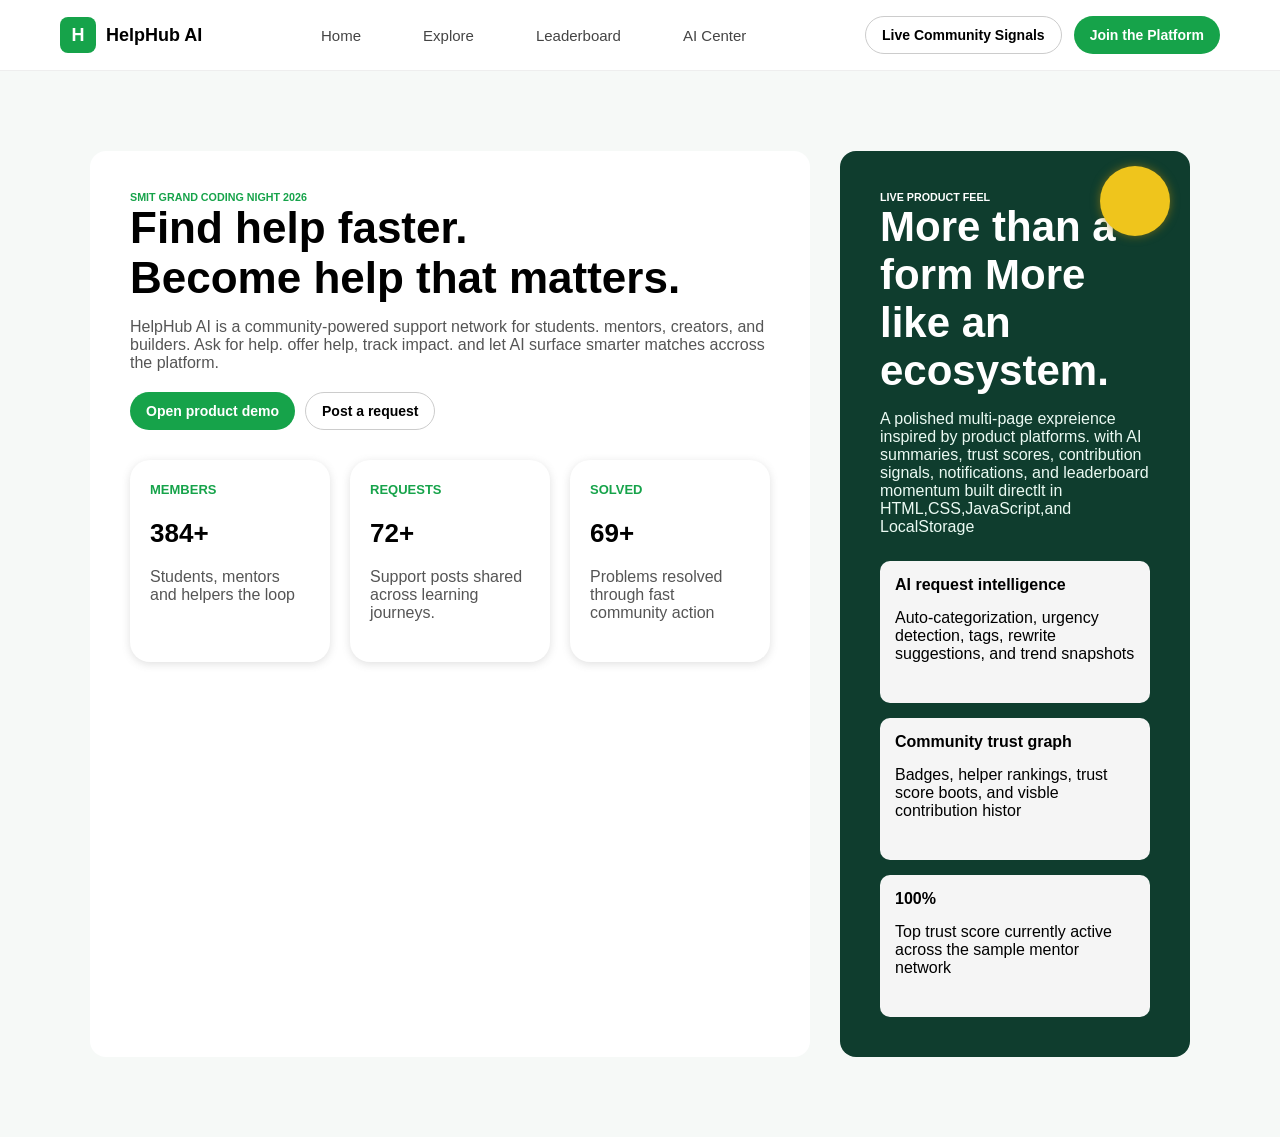
==== index.html @ bcff4576 "Add navbar and hero section" ====
<!doctype html>
<html lang="en">
  <head>
    <meta charset="UTF-8" />
    <meta name="viewport" content="width=device-width, initial-scale=1.0" />
    <title>HelpHub AI</title>
    <link rel="stylesheet" href="style.css" />
  </head>

  <body>
    <header class="navbar">
      <!-- Left Section -->
      <div class="logo">
        <div class="logo-icon">H</div>
        <span>HelpHub AI</span>
      </div>

      <!-- Center Section -->
      <nav class="nav-links">
        <a href="#">Home</a>
        <a href="#">Explore</a>
        <a href="#">Leaderboard</a>
        <a href="#">AI Center</a>
      </nav>

      <!-- Right Section -->
      <div class="nav-buttons">
        <button class="btn-outline">Live Community Signals</button>
        <button class="btn-primary">Join the Platform</button>
      </div>
    </header>

    <section class="hero">
      <div class="hero-container">
        <!-- LEFT BOX -->
        <div class="hero-left">
            <h6 >SMIT GRAND CODING NIGHT 2026</h6>
          <h1>
            Find help faster. <br />
            Become help that matters.
          </h1>
          <p>
            HelpHub AI is a community-powered support network for students.
            mentors, creators, and builders. Ask for help. offer help, track
            impact. and let AI surface smarter matches accross the platform.
          </p>

          <div class="hero-buttons">
            <button class="btn-primary">Open product demo</button>
            <button class=" btn-outline">Post a request</button>
          </div>

          <!-- Stats -->
          <div class="stats">
            <div class="stat-box">
              <span class="stat-label">MEMBERS</span>
              <h2>384+</h2>
              <p>Students, mentors and helpers the loop</p>
            </div>

            <div class="stat-box">
              <span class="stat-label">REQUESTS</span>
              <h2>72+</h2>
              <p>Support posts shared across learning journeys.</p>
            </div>

            <div class="stat-box">
              <span class="stat-label">SOLVED</span>
              <h2>69+</h2>
              <p>Problems resolved through fast community action</p>
            </div>
          </div>
        </div>

        <!-- RIGHT BOX -->
        <div class="hero-right">
            <div class="yellow-bubble"></div>
            <h6>LIVE PRODUCT FEEL</h6>

    
          <h2>
            More than a form 
            More like an 
            ecosystem.
          </h2>

          <p>
            A polished multi-page expreience inspired by product platforms. with
            AI summaries, trust scores, contribution signals, notifications, and
            leaderboard momentum built directlt in HTML,CSS,JavaScript,and
            LocalStorage
          </p>

          <div class="insights">
            <div class="insight-box">
              <h4>AI request intelligence</h4>
              <p>
                Auto-categorization, urgency detection, tags, rewrite
                suggestions, and trend snapshots
              </p>
            </div>

            <div class="insight-box">
              <h4>Community trust graph</h4>
              <p>
                Badges, helper rankings, trust score boots, and visble
                contribution histor
              </p>
            </div>

            <div class="insight-box">
              <h4>100%</h4>
              <p>
                Top trust score currently active across the sample mentor
                network
              </p>
            </div>
          </div>
        </div>
      </div>
    </section>
  </body>
</html>
---- style.css ----
*{
margin:0;
padding:0;
box-sizing:border-box;
font-family:Arial, Helvetica, sans-serif;
}

body{
background:#f5f7f9;
}

/* NAVBAR */

.navbar{
display:flex;
align-items:center;
justify-content:space-between;
padding:16px 60px;
background:white;
border-bottom:1px solid #eee;
}

/* LEFT SECTION */

.logo{
display:flex;
align-items:center;
gap:10px;
font-weight:600;
font-size:18px;
}

/* H Icon */

.logo-icon{
width:36px;
height:36px;
background:#16a34a;
border-radius:8px;

display:flex;
align-items:center;
justify-content:center;

color:white;
font-weight:bold;
font-size:18px;
}

/* CENTER NAV */

.nav-links{
display:flex;
gap:32px;
}

.nav-links a{
text-decoration:none;
color:#444;
font-size:15px;
font-weight:500;

padding:8px 14px;
border-radius:20px;
border:1px solid transparent;

transition:all 0.3s ease;
}

.nav-links a:hover{
color:#174a2a;
border:1px solid #98eeb8;
background:#98eeb8;
}



/* RIGHT BUTTONS */

.nav-buttons{
display:flex;
gap:12px;
}

.btn-outline{
padding:10px 16px;
border:1px solid #ddd;
background:white;
border-radius:20px;
cursor:pointer;
font-size:14px;
}

.btn-primary{
padding:10px 16px;
border:none;

background:#16a34a;
color:white;
border-radius: 20px;
cursor:pointer;
font-size:14px;
}


/* HERO SEction */

.hero{
display:flex;
justify-content:center;
padding:80px 20px;
background:#f6f9f7;
}

.hero-container{
display:flex;
gap:30px;
max-width:1100px;
width:100%;
}

/* LEFT BOX */

.hero-left{
background:white;
padding:40px;
border-radius:16px;
flex:1;
}

.hero-left h1{
font-size:44px;
margin-bottom:15px;
}
.hero-left h6{
color: #16a34a;
}

.hero-left p{
color:#555;
margin-bottom:20px;
}

.hero-buttons{
display:flex;
gap:10px;
margin-bottom:30px;
}

.btn-outline{
padding:10px 16px;
border:1px solid #ccc;
background:white;
border-radius:20px;
font-weight: bold;
cursor:pointer;
}

.btn-primary{
padding:10px 16px;
border:none;
background:#16a34a;
font-weight: bold;

color:white;
border-radius:20px;
cursor:pointer;
}

/* STATS */

.stats{
display:flex;
gap:20px;
}

.stat-box{
flex:1;
/* border-left:3px solid #16a34a; */
padding:20px;
border-radius: 20px;
width: 200px;
box-shadow: rgba(99, 99, 99, 0.2) 0px 2px 8px 0px;

}

.stat-label{
color:#16a34a;
font-weight: bold;
font-size:13px;
}

.stat-box h2{
font-size:26px;
margin:5px 0;
line-height: 60px;
}

/* RIGHT BOX */

.hero-right{
background:#0f3d2e;
color:white;
padding:40px;
border-radius:16px;
flex:1;
position:relative;
}


/* Yellow Bubble */

.yellow-bubble{
position:absolute;
top:15px;
right:20px;

width:70px;
height:70px;

background:#efc51c;
border-radius:50%;

box-shadow:0 0 10px rgba(150, 123, 15, 0.7);
}
.hero-right h2{
    font-size: 42px;
}
.hero-right p{
margin:15px 0 25px;
color:#ebfaf3;

}

.insights{
display:flex;
flex-direction:column;
gap:15px;

}

.insight-box{
background:whitesmoke;
color:black;
padding:15px;
border-radius:10px;
}

.insight-box h4{
margin-bottom:6px;
}
.insight-box p{
    color: black;
}

/* RESPONSIVE */

/* NAVBAR RESPONSIVE */

@media (max-width:900px){

.navbar{
flex-direction:column;
align-items:flex-start;
gap:15px;
padding:16px 20px;
}

/* Hide center nav */

.nav-links{
display:none;
}

/* Buttons take full width */

.nav-buttons{
width:100%;
display:flex;
flex-direction:column;
gap:10px;
}

.nav-buttons button{
width:100%;
}

}


/* ===== TABLET RESPONSIVE ===== */

@media (max-width:1024px){

.hero-container{
flex-direction:column;
}

.hero-left,
.hero-right{
width:100%;
}

.stats{
flex-wrap:wrap;
}

.stat-box{
flex:1 1 30%;
}

}


/* ===== MOBILE RESPONSIVE ===== */

@media (max-width:768px){

.hero{
padding:40px 15px;
}

.hero-left,
.hero-right{
padding:25px;
}

.hero-left h1{
font-size:24px;
}

.hero-right h2{
font-size:22px;
}

.hero-buttons{
flex-direction:column;
}

.hero-buttons button{
width:100%;
}

.stats{
flex-direction:column;
gap:15px;
}

.stat-box{
border-left:3px solid #16a34a;
}

.insights{
gap:12px;
}

}
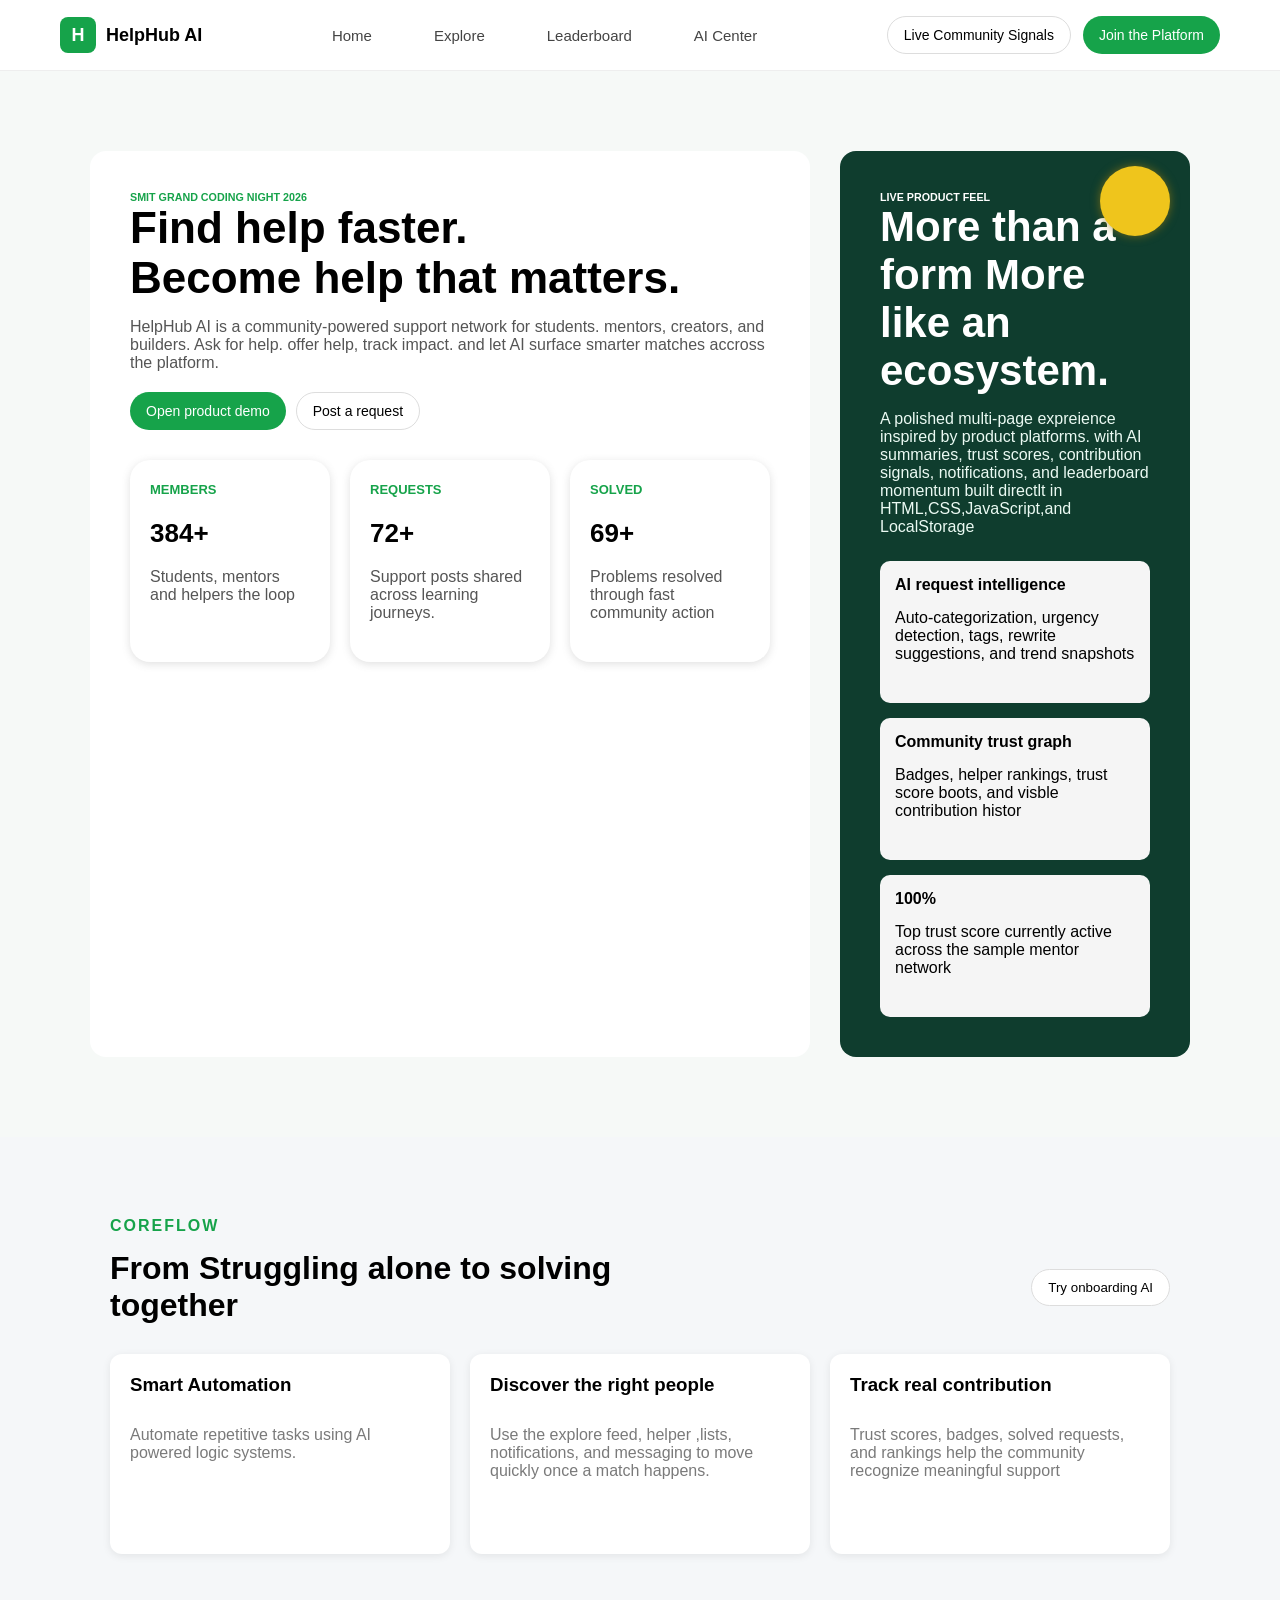
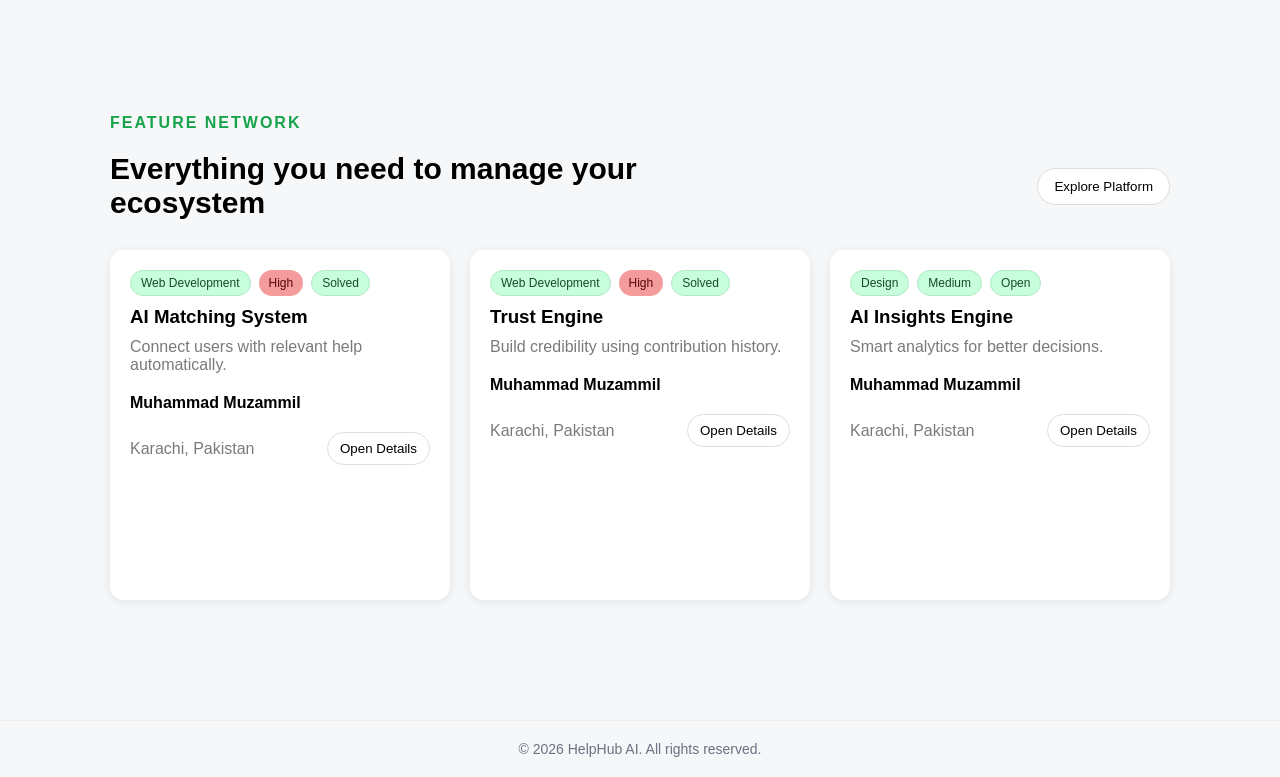
==== commit fb22a62e: "Landing page complete" ====
--- a/index.html
+++ b/index.html
@@ -34,7 +34,7 @@
       <div class="hero-container">
         <!-- LEFT BOX -->
         <div class="hero-left">
-            <h6 >SMIT GRAND CODING NIGHT 2026</h6>
+          <h6>SMIT GRAND CODING NIGHT 2026</h6>
           <h1>
             Find help faster. <br />
             Become help that matters.
@@ -47,7 +47,7 @@
 
           <div class="hero-buttons">
             <button class="btn-primary">Open product demo</button>
-            <button class=" btn-outline">Post a request</button>
+            <button class="btn-outline">Post a request</button>
           </div>
 
           <!-- Stats -->
@@ -74,15 +74,10 @@
 
         <!-- RIGHT BOX -->
         <div class="hero-right">
-            <div class="yellow-bubble"></div>
-            <h6>LIVE PRODUCT FEEL</h6>
-
-    
-          <h2>
-            More than a form 
-            More like an 
-            ecosystem.
-          </h2>
+          <div class="yellow-bubble"></div>
+          <h6>LIVE PRODUCT FEEL</h6>
+
+          <h2>More than a form More like an ecosystem.</h2>
 
           <p>
             A polished multi-page expreience inspired by product platforms. with
@@ -119,5 +114,108 @@
         </div>
       </div>
     </section>
+
+    <section class="coreflow">
+      <!-- Top Heading -->
+      <span class="small-heading">COREFLOW</span>
+
+      <!-- Title Row -->
+      <div class="coreflow-header">
+        <h1>From Struggling alone to solving together</h1>
+
+        <button class="coreflow-btn">Try onboarding AI</button>
+      </div>
+
+      <!-- Cards -->
+      <div class="coreflow-cards">
+        <div class="core-card">
+          <h3>Smart Automation</h3>
+          <p>Automate repetitive tasks using AI powered logic systems.</p>
+        </div>
+
+        <div class="core-card">
+          <h3>Discover the right people</h3>
+          <p>
+            Use the explore feed, helper ,lists, notifications, and messaging to
+            move quickly once a match happens.
+          </p>
+        </div>
+
+        <div class="core-card">
+          <h3>Track real contribution</h3>
+          <p>
+            Trust scores, badges, solved requests, and rankings help the
+            community recognize meaningful support
+          </p>
+        </div>
+      </div>
+    </section>
+    <section class="feature-section">
+      <span class="small-heading">FEATURE NETWORK</span>
+
+      <div class="feature-top">
+        <h1>Everything you need to manage your ecosystem</h1>
+        <button class="coreflow-btn">Explore Platform</button>
+      </div>
+
+      <div class="feature-cards">
+        <div class="feature-card">
+          <div class="btn-row">
+            <button class="green-btn">Web Development</button>
+            <button class="red-btn">High</button>
+            <button class="green-btn">Solved</button>
+          </div>
+
+          <h3>AI Matching System</h3>
+          <p >Connect users with relevant help automatically.</p>
+
+          <h4 class="name">Muhammad Muzammil</h4>
+
+          <div class="bottom-row">
+            <span class="address">Karachi, Pakistan</span>
+            <button class="detail-btn">Open Details</button>
+          </div>
+        </div>
+
+        <div class="feature-card">
+          <div class="btn-row">
+            <button class="green-btn">Web Development</button>
+            <button class="red-btn">High</button>
+            <button class="green-btn">Solved</button>
+          </div>
+
+          <h3>Trust Engine</h3>
+          <p>Build credibility using contribution history.</p>
+
+          <h4 class="name">Muhammad Muzammil</h4>
+
+          <div class="bottom-row">
+            <span class="address">Karachi, Pakistan</span>
+            <button class="detail-btn">Open Details</button>
+          </div>
+        </div>
+
+        <div class="feature-card">
+          <div class="btn-row">
+            <button class="green-btn">Design</button>
+            <button class="green-btn">Medium</button>
+            <button class="green-btn">Open</button>
+          </div>
+
+          <h3>AI Insights Engine</h3>
+          <p>Smart analytics for better decisions.</p>
+
+          <h4 class="name">Muhammad Muzammil</h4>
+
+          <div class="bottom-row">
+            <span class="address">Karachi, Pakistan</span>
+            <button class="detail-btn">Open Details</button>
+          </div>
+        </div>
+      </div>
+    </section>
+    <footer class="footer">
+  <p>© 2026 HelpHub AI. All rights reserved.</p>
+</footer>
   </body>
 </html>
--- a/style.css
+++ b/style.css
@@ -1,357 +1,654 @@
-*{
-margin:0;
-padding:0;
-box-sizing:border-box;
-font-family:Arial, Helvetica, sans-serif;
-}
-
-body{
-background:#f5f7f9;
+/* ----- EXACT ORIGINAL STYLES (unchanged) ----- */
+* {
+  margin: 0;
+  padding: 0;
+  box-sizing: border-box;
+  font-family: Arial, Helvetica, sans-serif;
+}
+
+body {
+  background: #f5f7f9;
 }
 
 /* NAVBAR */
-
-.navbar{
+.navbar {
+  display: flex;
+  align-items: center;
+  justify-content: space-between;
+  padding: 16px 60px;
+  background: white;
+  border-bottom: 1px solid #eee;
+}
+
+/* LEFT SECTION */
+.logo {
+  display: flex;
+  align-items: center;
+  gap: 10px;
+  font-weight: 600;
+  font-size: 18px;
+}
+
+/* H Icon */
+.logo-icon {
+  width: 36px;
+  height: 36px;
+  background: #16a34a;
+  border-radius: 8px;
+  display: flex;
+  align-items: center;
+  justify-content: center;
+  color: white;
+  font-weight: bold;
+  font-size: 18px;
+}
+
+/* CENTER NAV */
+.nav-links {
+  display: flex;
+  gap: 32px;
+}
+
+.nav-links a {
+  text-decoration: none;
+  color: #444;
+  font-size: 15px;
+  font-weight: 500;
+  padding: 8px 14px;
+  border-radius: 20px;
+  border: 1px solid transparent;
+  transition: all 0.3s ease;
+}
+
+.nav-links a:hover {
+  color: #174a2a;
+  border: 1px solid #98eeb8;
+  background: #98eeb8;
+}
+
+/* RIGHT BUTTONS */
+.nav-buttons {
+  display: flex;
+  gap: 12px;
+}
+
+.btn-outline {
+  padding: 10px 16px;
+  border: 1px solid #ddd;
+  background: white;
+  border-radius: 20px;
+  cursor: pointer;
+  font-size: 14px;
+}
+
+.btn-primary {
+  padding: 10px 16px;
+  border: none;
+  background: #16a34a;
+  color: white;
+  border-radius: 20px;
+  cursor: pointer;
+  font-size: 14px;
+}
+
+/* HERO Section */
+.hero {
+  display: flex;
+  justify-content: center;
+  padding: 80px 20px;
+  background: #f6f9f7;
+}
+
+.hero-container {
+  display: flex;
+  gap: 30px;
+  max-width: 1100px;
+  width: 100%;
+}
+
+/* LEFT BOX */
+.hero-left {
+  background: white;
+  padding: 40px;
+  border-radius: 16px;
+  flex: 1;
+}
+
+.hero-left h1 {
+  font-size: 44px;
+  margin-bottom: 15px;
+}
+
+.hero-left h6 {
+  color: #16a34a;
+}
+
+.hero-left p {
+  color: #555;
+  margin-bottom: 20px;
+}
+
+.hero-buttons {
+  display: flex;
+  gap: 10px;
+  margin-bottom: 30px;
+}
+
+/* STATS */
+.stats {
+  display: flex;
+  gap: 20px;
+}
+
+.stat-box {
+  flex: 1;
+  padding: 20px;
+  border-radius: 20px;
+  width: 200px;
+  box-shadow: rgba(99, 99, 99, 0.2) 0px 2px 8px 0px;
+}
+
+.stat-label {
+  color: #16a34a;
+  font-weight: bold;
+  font-size: 13px;
+}
+
+.stat-box h2 {
+  font-size: 26px;
+  margin: 5px 0;
+  line-height: 60px;
+}
+
+/* RIGHT BOX */
+.hero-right {
+  background: #0f3d2e;
+  color: white;
+  padding: 40px;
+  border-radius: 16px;
+  flex: 1;
+  position: relative;
+}
+
+/* Yellow Bubble */
+.yellow-bubble {
+  position: absolute;
+  top: 15px;
+  right: 20px;
+  width: 70px;
+  height: 70px;
+  background: #efc51c;
+  border-radius: 50%;
+  box-shadow: 0 0 10px rgba(150, 123, 15, 0.7);
+}
+
+.hero-right h2 {
+  font-size: 42px;
+}
+
+.hero-right p {
+  margin: 15px 0 25px;
+  color: #ebfaf3;
+}
+
+.insights {
+  display: flex;
+  flex-direction: column;
+  gap: 15px;
+}
+
+.insight-box {
+  background: whitesmoke;
+  color: black;
+  padding: 15px;
+  border-radius: 10px;
+}
+
+.insight-box h4 {
+  margin-bottom: 6px;
+}
+
+.insight-box p {
+  color: black;
+}
+
+/* ----- FULLY RESPONSIVE STYLES (100% responsive across all devices) ----- */
+
+/* LARGE TABLET AND DESKTOP (already fine, but ensure smooth) */
+@media (max-width: 1100px) {
+  .hero-container {
+    max-width: 95%;
+    margin: 0 auto;
+  }
+}
+
+/* TABLET LANDSCAPE & SMALL DESKTOP */
+@media (max-width: 1024px) {
+  .hero-container {
+    flex-direction: column;
+  }
+
+  .hero-left,
+  .hero-right {
+    width: 100%;
+  }
+
+  .stats {
+    flex-wrap: wrap;
+  }
+
+  .stat-box {
+    flex: 1 1 30%;
+  }
+}
+
+/* NAVBAR RESPONSIVE - TABLET & MOBILE */
+@media (max-width: 900px) {
+  .navbar {
+    flex-direction: column;
+    align-items: flex-start;
+    gap: 15px;
+    padding: 16px 20px;
+  }
+
+  .nav-links {
+    display: none;
+  }
+
+  .nav-buttons {
+    width: 100%;
+    display: flex;
+    flex-direction: column;
+    gap: 10px;
+  }
+
+  .nav-buttons button {
+    width: 100%;
+  }
+}
+
+/* MOBILE LANDSCAPE & TABLET PORTRAIT */
+@media (max-width: 850px) {
+  .hero {
+    padding: 50px 16px;
+  }
+  
+  .hero-left,
+  .hero-right {
+    padding: 30px;
+  }
+  
+  .hero-left h1 {
+    font-size: 36px;
+  }
+  
+  .hero-right h2 {
+    font-size: 32px;
+  }
+  
+  .stats {
+    gap: 15px;
+  }
+  
+  .stat-box {
+    padding: 15px;
+  }
+  
+  .stat-box h2 {
+    font-size: 22px;
+    line-height: 40px;
+  }
+}
+
+/* STANDARD MOBILE (max-width: 768px) - comprehensive responsive */
+@media (max-width: 768px) {
+  .hero {
+    padding: 40px 15px;
+  }
+
+  .hero-left,
+  .hero-right {
+    padding: 25px;
+  }
+
+  .hero-left h1 {
+    font-size: 28px;
+  }
+
+  .hero-right h2 {
+    font-size: 24px;
+  }
+
+  .hero-buttons {
+    flex-direction: column;
+  }
+
+  .hero-buttons button {
+    width: 100%;
+  }
+
+  .stats {
+    flex-direction: column;
+    gap: 15px;
+  }
+  
+  .stat-box {
+    width: 100%;
+    border-left: 3px solid #16a34a;
+  }
+
+  .insights {
+    gap: 12px;
+  }
+  
+  .insight-box {
+    padding: 12px;
+  }
+  
+  .yellow-bubble {
+    width: 50px;
+    height: 50px;
+    top: 10px;
+    right: 15px;
+  }
+}
+
+/* SMALL MOBILE (max-width: 480px) - extra fine tuning */
+@media (max-width: 480px) {
+  .navbar {
+    padding: 12px 16px;
+  }
+  
+  .logo {
+    font-size: 16px;
+  }
+  
+  .logo-icon {
+    width: 30px;
+    height: 30px;
+    font-size: 16px;
+  }
+  
+  .hero {
+    padding: 30px 12px;
+  }
+  
+  .hero-left,
+  .hero-right {
+    padding: 20px;
+  }
+  
+  .hero-left h1 {
+    font-size: 24px;
+  }
+  
+  .hero-left h6 {
+    font-size: 11px;
+  }
+  
+  .hero-right h2 {
+    font-size: 20px;
+  }
+  
+  .hero-right h6 {
+    font-size: 11px;
+  }
+  
+  .hero-left p,
+  .hero-right p {
+    font-size: 14px;
+  }
+  
+  .btn-outline,
+  .btn-primary {
+    padding: 8px 14px;
+    font-size: 13px;
+  }
+  
+  .stat-label {
+    font-size: 11px;
+  }
+  
+  .stat-box h2 {
+    font-size: 20px;
+    line-height: 32px;
+  }
+  
+  .stat-box p {
+    font-size: 12px;
+  }
+  
+  .insight-box h4 {
+    font-size: 14px;
+  }
+  
+  .insight-box p {
+    font-size: 12px;
+  }
+  
+  .yellow-bubble {
+    width: 40px;
+    height: 40px;
+    top: 8px;
+    right: 12px;
+  }
+}
+
+/* EXTRA SMALL DEVICES (max-width: 360px) */
+@media (max-width: 360px) {
+  .hero-left h1 {
+    font-size: 22px;
+  }
+  
+  .hero-right h2 {
+    font-size: 18px;
+  }
+  
+  .stat-box {
+    padding: 12px;
+  }
+  
+  .insight-box {
+    padding: 10px;
+  }
+}
+
+/* preserving all original styles and interactions */
+.btn-outline:hover {
+  background: #f0f0f0;
+  border-color: #bbb;
+}
+
+.btn-primary:hover {
+  background: #0f7a3a;
+}
+
+.insight-box:hover {
+  transform: translateY(-2px);
+  transition: 0.2s;
+}
+
+.stat-box:hover {
+  transform: translateY(-3px);
+  transition: 0.2s;
+}
+
+/* Ensure images and content never overflow */
+img, 
+video,
+iframe {
+  max-width: 100%;
+  height: auto;
+}
+
+/* Smooth responsive behavior for all elements */
+* {
+  max-width: 100%;
+}
+
+.coreflow{
+padding:80px 20px;
+max-width:1100px;
+margin:auto;
+}
+
+.small-heading{
+color:#16a34a;
+font-weight:bold;
+letter-spacing:2px;
+}
+
+.coreflow-header{
 display:flex;
+justify-content:space-between;
 align-items:center;
-justify-content:space-between;
-padding:16px 60px;
+margin:15px 0 30px;
+}
+
+.coreflow-header h1{
+font-size:32px;
+max-width:600px;
+}
+
+.coreflow-btn{
 background:white;
-border-bottom:1px solid #eee;
-}
-
-/* LEFT SECTION */
-
-.logo{
-display:flex;
-align-items:center;
-gap:10px;
-font-weight:600;
-font-size:18px;
-}
-
-/* H Icon */
-
-.logo-icon{
-width:36px;
-height:36px;
-background:#16a34a;
-border-radius:8px;
-
-display:flex;
-align-items:center;
-justify-content:center;
-
-color:white;
-font-weight:bold;
-font-size:18px;
-}
-
-/* CENTER NAV */
-
-.nav-links{
-display:flex;
-gap:32px;
-}
-
-.nav-links a{
-text-decoration:none;
-color:#444;
-font-size:15px;
-font-weight:500;
-
-padding:8px 14px;
-border-radius:20px;
-border:1px solid transparent;
-
-transition:all 0.3s ease;
-}
-
-.nav-links a:hover{
-color:#174a2a;
-border:1px solid #98eeb8;
-background:#98eeb8;
-}
-
-
-
-/* RIGHT BUTTONS */
-
-.nav-buttons{
-display:flex;
-gap:12px;
-}
-
-.btn-outline{
+border:1px solid #ddd;
 padding:10px 16px;
-border:1px solid #ddd;
-background:white;
 border-radius:20px;
 cursor:pointer;
-font-size:14px;
-}
-
-.btn-primary{
-padding:10px 16px;
-border:none;
-
-background:#16a34a;
-color:white;
-border-radius: 20px;
-cursor:pointer;
-font-size:14px;
-}
-
-
-/* HERO SEction */
-
-.hero{
-display:flex;
-justify-content:center;
-padding:80px 20px;
-background:#f6f9f7;
-}
-
-.hero-container{
-display:flex;
-gap:30px;
-max-width:1100px;
-width:100%;
-}
-
-/* LEFT BOX */
-
-.hero-left{
-background:white;
-padding:40px;
-border-radius:16px;
-flex:1;
-}
-
-.hero-left h1{
-font-size:44px;
-margin-bottom:15px;
-}
-.hero-left h6{
-color: #16a34a;
-}
-
-.hero-left p{
-color:#555;
-margin-bottom:20px;
-}
-
-.hero-buttons{
-display:flex;
-gap:10px;
-margin-bottom:30px;
-}
-
-.btn-outline{
-padding:10px 16px;
-border:1px solid #ccc;
-background:white;
-border-radius:20px;
-font-weight: bold;
-cursor:pointer;
-}
-
-.btn-primary{
-padding:10px 16px;
-border:none;
-background:#16a34a;
-font-weight: bold;
-
-color:white;
-border-radius:20px;
-cursor:pointer;
-}
-
-/* STATS */
-
-.stats{
+font-weight:500;
+}
+
+.coreflow-cards{
 display:flex;
 gap:20px;
 }
 
-.stat-box{
+.core-card{
 flex:1;
-/* border-left:3px solid #16a34a; */
+background:white;
 padding:20px;
-border-radius: 20px;
-width: 200px;
-box-shadow: rgba(99, 99, 99, 0.2) 0px 2px 8px 0px;
-
-}
-
-.stat-label{
-color:#16a34a;
-font-weight: bold;
-font-size:13px;
-}
-
-.stat-box h2{
-font-size:26px;
-margin:5px 0;
-line-height: 60px;
-}
-
-/* RIGHT BOX */
-
-.hero-right{
-background:#0f3d2e;
-color:white;
-padding:40px;
-border-radius:16px;
+height: 200px;
+border-radius:12px;
+box-shadow:0 2px 8px rgba(0,0,0,0.08);
+}
+
+.core-card h3{
+font-weight:bold;
+margin-bottom:30px;
+}
+.core-card p{
+    color: #7a7a7a;
+}
+.feature-section{
+padding:80px 20px;
+max-width:1100px;
+margin:auto;
+}
+
+.feature-top{
+display:flex;
+justify-content:space-between;
+align-items:center;
+margin:20px 0 30px;
+}
+
+.feature-top h1{
+font-size:30px;
+max-width:600px;
+}
+
+.feature-cards{
+display:flex;
+gap:20px;
+}
+
+.feature-card{
 flex:1;
-position:relative;
-}
-
-
-/* Yellow Bubble */
-
-.yellow-bubble{
-position:absolute;
-top:15px;
-right:20px;
-
-width:70px;
-height:70px;
-
-background:#efc51c;
-border-radius:50%;
-
-box-shadow:0 0 10px rgba(150, 123, 15, 0.7);
-}
-.hero-right h2{
-    font-size: 42px;
-}
-.hero-right p{
-margin:15px 0 25px;
-color:#ebfaf3;
-
-}
-
-.insights{
-display:flex;
-flex-direction:column;
-gap:15px;
-
-}
-
-.insight-box{
-background:whitesmoke;
-color:black;
-padding:15px;
-border-radius:10px;
-}
-
-.insight-box h4{
-margin-bottom:6px;
-}
-.insight-box p{
-    color: black;
-}
-
-/* RESPONSIVE */
-
-/* NAVBAR RESPONSIVE */
-
-@media (max-width:900px){
-
-.navbar{
-flex-direction:column;
-align-items:flex-start;
-gap:15px;
-padding:16px 20px;
-}
-
-/* Hide center nav */
-
-.nav-links{
-display:none;
-}
-
-/* Buttons take full width */
-
-.nav-buttons{
-width:100%;
+background:white;
+padding:20px;
+border-radius:14px;
+height: 350px;
+box-shadow:0 2px 10px rgba(0,0,0,0.08);
 display:flex;
 flex-direction:column;
 gap:10px;
 }
 
-.nav-buttons button{
-width:100%;
-}
-
-}
-
-
-/* ===== TABLET RESPONSIVE ===== */
-
-@media (max-width:1024px){
-
-.hero-container{
+.btn-row{
+display:flex;
+/* justify-content:center; */
+gap:8px;
+}
+
+.green-btn{
+color: #174a2a;
+  border: 1px solid #b0e7c4;
+  background: #c7ffdc;
+padding:5px 10px;
+border-radius:20px;
+font-size:12px;
+}
+
+.red-btn{
+background:#f49c9c;
+color:rgb(87, 6, 6);
+border:none;
+padding:5px 10px;
+border-radius:20px;
+font-size:12px;
+}
+
+.name{
+font-weight:bold;
+margin-top:10px;
+}
+
+.bottom-row{
+display:flex;
+justify-content:space-between;
+align-items:center;
+margin-top:10px;
+}
+
+.detail-btn{
+background:white;
+border:1px solid #ddd;
+padding:8px 12px;
+border-radius:20px;
+cursor:pointer;
+
+}
+.address{
+    color: #7a7a7a;
+}
+.feature-card p{
+    color: #7a7a7a;
+}
+
+@media (max-width:900px){
+
+.coreflow-header,
+.feature-top{
 flex-direction:column;
-}
-
-.hero-left,
-.hero-right{
-width:100%;
-}
-
-.stats{
-flex-wrap:wrap;
-}
-
-.stat-box{
-flex:1 1 30%;
-}
-
-}
-
-
-/* ===== MOBILE RESPONSIVE ===== */
-
-@media (max-width:768px){
-
-.hero{
-padding:40px 15px;
-}
-
-.hero-left,
-.hero-right{
-padding:25px;
-}
-
-.hero-left h1{
-font-size:24px;
-}
-
-.hero-right h2{
-font-size:22px;
-}
-
-.hero-buttons{
+align-items:flex-start;
+gap:10px;
+}
+
+.coreflow-cards,
+.feature-cards{
 flex-direction:column;
 }
 
-.hero-buttons button{
-width:100%;
-}
-
-.stats{
-flex-direction:column;
-gap:15px;
-}
-
-.stat-box{
-border-left:3px solid #16a34a;
-}
-
-.insights{
-gap:12px;
-}
-
+}
+.footer{
+text-align:center;
+padding:20px;
+margin-top:40px;
+border-top:1px solid #eee;
+}
+
+.footer p{
+color:#6b7280; /* soft gray */
+font-size:14px;
 }
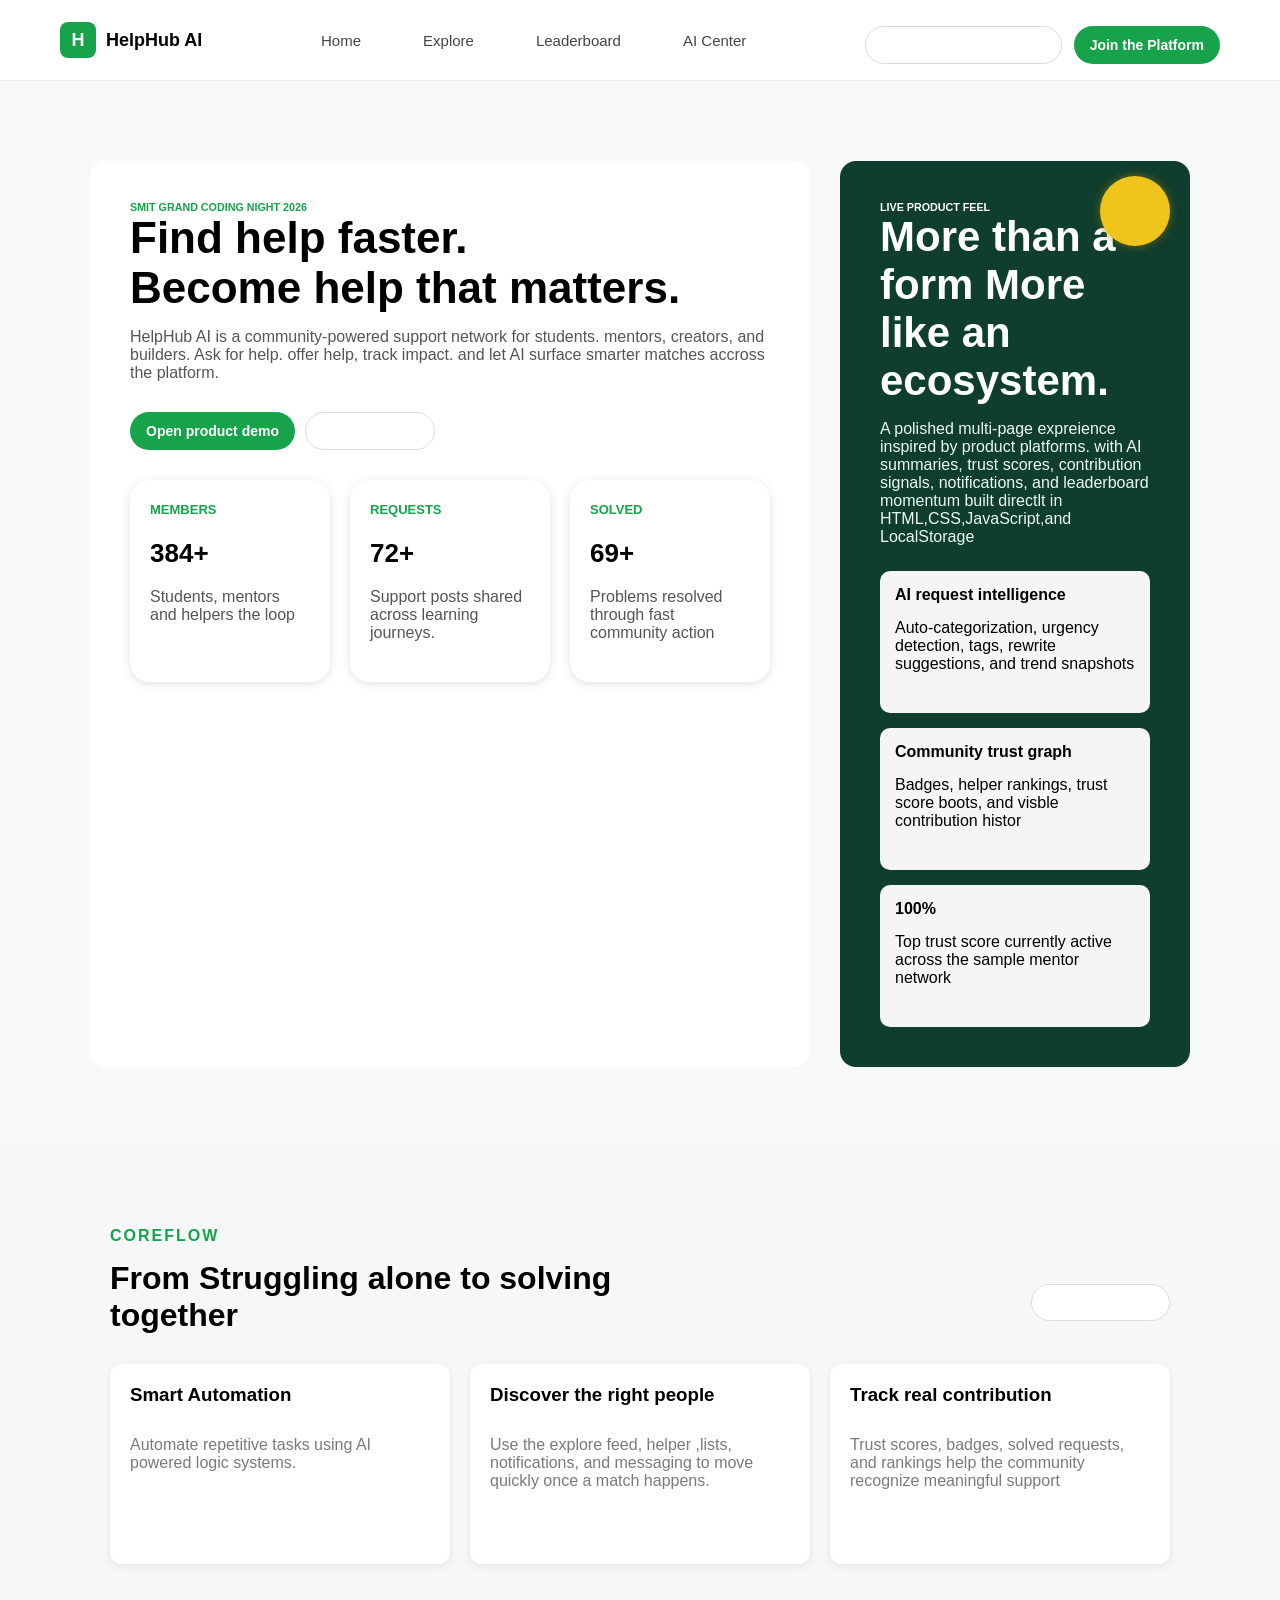
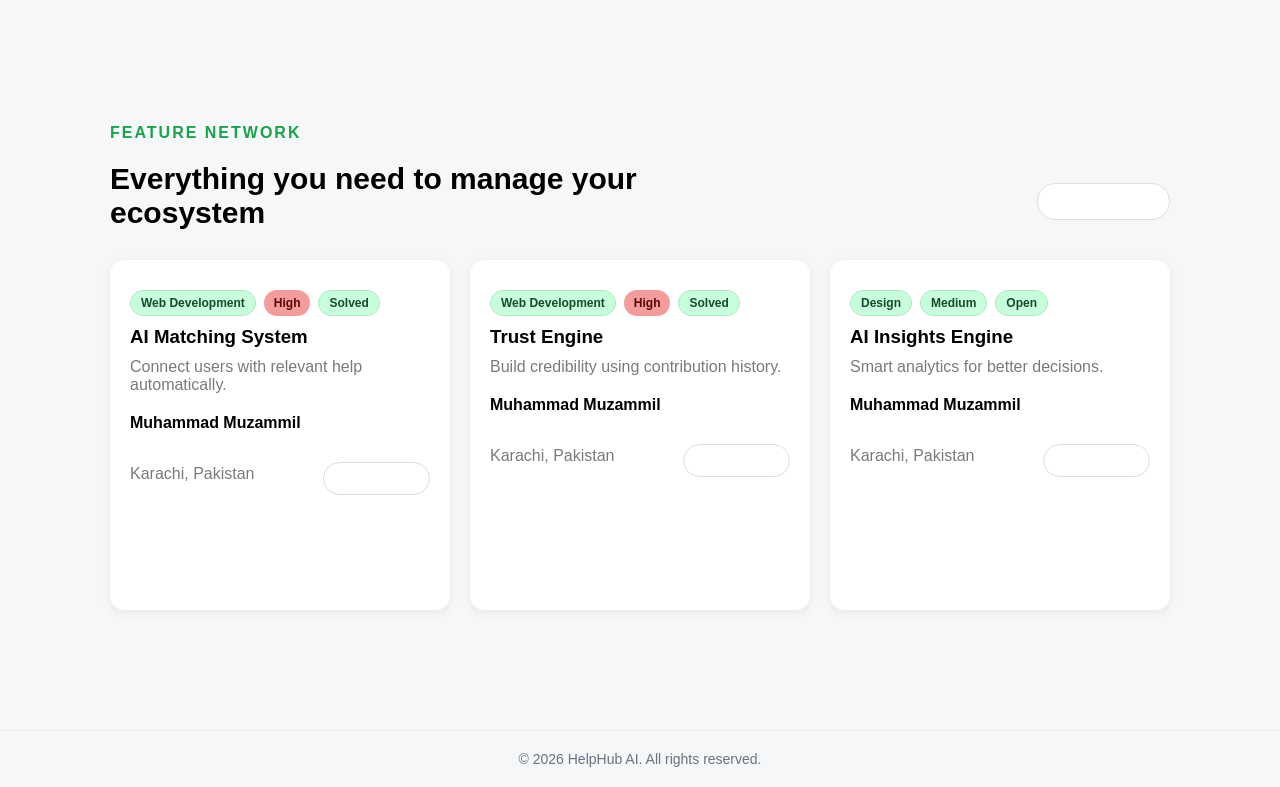
==== commit b8d57508: "Form complet" ====
--- a/index.html
+++ b/index.html
@@ -2,11 +2,13 @@
 <html lang="en">
   <head>
     <meta charset="UTF-8" />
-    <meta name="viewport" content="width=device-width, initial-scale=1.0" />
-    <title>HelpHub AI</title>
-    <link rel="stylesheet" href="style.css" />
+    <meta
+      name="viewport"
+      content="width=device-width, initial-scale=1.0, user-scalable=yes"
+    />
+    <title>HelpHub AI | Community Support Network</title>
+    <link rel="stylesheet" href="./style/style.css" />
   </head>
-
   <body>
     <header class="navbar">
       <!-- Left Section -->
@@ -122,7 +124,6 @@
       <!-- Title Row -->
       <div class="coreflow-header">
         <h1>From Struggling alone to solving together</h1>
-
         <button class="coreflow-btn">Try onboarding AI</button>
       </div>
 
@@ -150,6 +151,7 @@
         </div>
       </div>
     </section>
+
     <section class="feature-section">
       <span class="small-heading">FEATURE NETWORK</span>
 
@@ -167,7 +169,7 @@
           </div>
 
           <h3>AI Matching System</h3>
-          <p >Connect users with relevant help automatically.</p>
+          <p>Connect users with relevant help automatically.</p>
 
           <h4 class="name">Muhammad Muzammil</h4>
 
@@ -214,8 +216,9 @@
         </div>
       </div>
     </section>
+
     <footer class="footer">
-  <p>© 2026 HelpHub AI. All rights reserved.</p>
-</footer>
+      <p>© 2026 HelpHub AI. All rights reserved.</p>
+    </footer>
   </body>
 </html>
--- a/style/style.css
+++ b/style/style.css
@@ -0,0 +1,901 @@
+/* ----- EXACT ORIGINAL STYLES (unchanged) ----- */
+* {
+  margin: 0;
+  padding: 0;
+  box-sizing: border-box;
+  font-family: Arial, Helvetica, sans-serif;
+}
+
+body {
+  background: #f5f7f9;
+}
+
+/* NAVBAR */
+.navbar {
+  display: flex;
+  align-items: center;
+  justify-content: space-between;
+  padding: 16px 60px;
+  background: white;
+  border-bottom: 1px solid #eee;
+}
+
+/* LEFT SECTION */
+.logo {
+  display: flex;
+  align-items: center;
+  gap: 10px;
+  font-weight: 600;
+  font-size: 18px;
+}
+
+/* H Icon */
+.logo-icon {
+  width: 36px;
+  height: 36px;
+  background: #16a34a;
+  border-radius: 8px;
+  display: flex;
+  align-items: center;
+  justify-content: center;
+  color: white;
+  font-weight: bold;
+  font-size: 18px;
+}
+
+/* CENTER NAV */
+.nav-links {
+  display: flex;
+  gap: 32px;
+}
+
+.nav-links a {
+  text-decoration: none;
+  color: #444;
+  font-size: 15px;
+  font-weight: 500;
+  padding: 8px 14px;
+  border-radius: 20px;
+  border: 1px solid transparent;
+  transition: all 0.3s ease;
+}
+
+.nav-links a:hover {
+  color: #174a2a;
+  border: 1px solid #98eeb8;
+  background: #98eeb8;
+}
+
+/* RIGHT BUTTONS */
+.nav-buttons {
+  display: flex;
+  gap: 12px;
+}
+
+.btn-outline {
+  padding: 10px 16px;
+  border: 1px solid #ddd;
+  background: white;
+  border-radius: 20px;
+  cursor: pointer;
+  font-size: 14px;
+}
+
+.btn-primary {
+  padding: 10px 16px;
+  border: none;
+  background: #16a34a;
+  color: white;
+  border-radius: 20px;
+  cursor: pointer;
+  font-size: 14px;
+}
+
+/* HERO Section */
+.hero {
+  display: flex;
+  justify-content: center;
+  padding: 80px 20px;
+  background: #f6f9f7;
+}
+
+.hero-container {
+  display: flex;
+  gap: 30px;
+  max-width: 1100px;
+  width: 100%;
+}
+
+/* LEFT BOX */
+.hero-left {
+  background: white;
+  padding: 40px;
+  border-radius: 16px;
+  flex: 1;
+}
+
+.hero-left h1 {
+  font-size: 44px;
+  margin-bottom: 15px;
+}
+
+.hero-left h6 {
+  color: #16a34a;
+}
+
+.hero-left p {
+  color: #555;
+  margin-bottom: 20px;
+}
+
+.hero-buttons {
+  display: flex;
+  gap: 10px;
+  margin-bottom: 30px;
+}
+
+/* STATS */
+.stats {
+  display: flex;
+  gap: 20px;
+}
+
+.stat-box {
+  flex: 1;
+  padding: 20px;
+  border-radius: 20px;
+  width: 200px;
+  box-shadow: rgba(99, 99, 99, 0.2) 0px 2px 8px 0px;
+}
+
+.stat-label {
+  color: #16a34a;
+  font-weight: bold;
+  font-size: 13px;
+}
+
+.stat-box h2 {
+  font-size: 26px;
+  margin: 5px 0;
+  line-height: 60px;
+}
+
+/* RIGHT BOX */
+.hero-right {
+  background: #0f3d2e;
+  color: white;
+  padding: 40px;
+  border-radius: 16px;
+  flex: 1;
+  position: relative;
+}
+
+/* Yellow Bubble */
+.yellow-bubble {
+  position: absolute;
+  top: 15px;
+  right: 20px;
+  width: 70px;
+  height: 70px;
+  background: #efc51c;
+  border-radius: 50%;
+  box-shadow: 0 0 10px rgba(150, 123, 15, 0.7);
+}
+
+.hero-right h2 {
+  font-size: 42px;
+}
+
+.hero-right p {
+  margin: 15px 0 25px;
+  color: #ebfaf3;
+}
+
+.insights {
+  display: flex;
+  flex-direction: column;
+  gap: 15px;
+}
+
+.insight-box {
+  background: whitesmoke;
+  color: black;
+  padding: 15px;
+  border-radius: 10px;
+}
+
+.insight-box h4 {
+  margin-bottom: 6px;
+}
+
+.insight-box p {
+  color: black;
+}
+
+.coreflow {
+  padding: 80px 20px;
+  max-width: 1100px;
+  margin: auto;
+}
+
+.small-heading {
+  color: #16a34a;
+  font-weight: bold;
+  letter-spacing: 2px;
+}
+
+.coreflow-header {
+  display: flex;
+  justify-content: space-between;
+  align-items: center;
+  margin: 15px 0 30px;
+}
+
+.coreflow-header h1 {
+  font-size: 32px;
+  max-width: 600px;
+}
+
+.coreflow-btn {
+  background: white;
+  border: 1px solid #ddd;
+  padding: 10px 16px;
+  border-radius: 20px;
+  cursor: pointer;
+  font-weight: 500;
+}
+
+.coreflow-cards {
+  display: flex;
+  gap: 20px;
+}
+
+.core-card {
+  flex: 1;
+  background: white;
+  padding: 20px;
+  height: 200px;
+  border-radius: 12px;
+  box-shadow: 0 2px 8px rgba(0, 0, 0, 0.08);
+}
+
+.core-card h3 {
+  font-weight: bold;
+  margin-bottom: 30px;
+}
+
+.core-card p {
+  color: #7a7a7a;
+}
+
+.feature-section {
+  padding: 80px 20px;
+  max-width: 1100px;
+  margin: auto;
+}
+
+.feature-top {
+  display: flex;
+  justify-content: space-between;
+  align-items: center;
+  margin: 20px 0 30px;
+}
+
+.feature-top h1 {
+  font-size: 30px;
+  max-width: 600px;
+}
+
+.feature-cards {
+  display: flex;
+  gap: 20px;
+}
+
+.feature-card {
+  flex: 1;
+  background: white;
+  padding: 20px;
+  border-radius: 14px;
+  height: 350px;
+  box-shadow: 0 2px 10px rgba(0, 0, 0, 0.08);
+  display: flex;
+  flex-direction: column;
+  gap: 10px;
+}
+
+.btn-row {
+  display: flex;
+  gap: 8px;
+}
+
+.green-btn {
+  color: #174a2a;
+  border: 1px solid #b0e7c4;
+  background: #c7ffdc;
+  padding: 5px 10px;
+  border-radius: 20px;
+  font-size: 12px;
+}
+
+.red-btn {
+  background: #f49c9c;
+  color: rgb(87, 6, 6);
+  border: none;
+  padding: 5px 10px;
+  border-radius: 20px;
+  font-size: 12px;
+}
+
+.name {
+  font-weight: bold;
+  margin-top: 10px;
+}
+
+.bottom-row {
+  display: flex;
+  justify-content: space-between;
+  align-items: center;
+  margin-top: 10px;
+}
+
+.detail-btn {
+  background: white;
+  border: 1px solid #ddd;
+  padding: 8px 12px;
+  border-radius: 20px;
+  cursor: pointer;
+}
+
+.address {
+  color: #7a7a7a;
+}
+
+.feature-card p {
+  color: #7a7a7a;
+}
+
+.footer {
+  text-align: center;
+  padding: 20px;
+  margin-top: 40px;
+  border-top: 1px solid #eee;
+}
+
+.footer p {
+  color: #6b7280;
+  font-size: 14px;
+}
+
+/* ----- ENHANCED RESPONSIVE STYLES (100% responsive across all devices) ----- */
+
+/* Large Desktop Optimization */
+@media (max-width: 1200px) {
+  .hero-container,
+  .coreflow,
+  .feature-section {
+    max-width: 95%;
+  }
+}
+
+/* Tablet Landscape & Small Desktop */
+@media (max-width: 1024px) {
+  .hero-container {
+    flex-direction: column;
+  }
+
+  .hero-left,
+  .hero-right {
+    width: 100%;
+  }
+
+  .stats {
+    flex-wrap: wrap;
+  }
+
+  .stat-box {
+    flex: 1 1 30%;
+  }
+
+  .coreflow-cards,
+  .feature-cards {
+    flex-wrap: wrap;
+  }
+
+  .core-card,
+  .feature-card {
+    flex: 1 1 calc(50% - 20px);
+    min-width: 250px;
+  }
+}
+
+/* Navbar Responsive - Tablet & Mobile */
+@media (max-width: 900px) {
+  .navbar {
+    flex-direction: column;
+    align-items: flex-start;
+    gap: 15px;
+    padding: 16px 20px;
+  }
+
+  .nav-links {
+    display: none;
+  }
+
+  .nav-buttons {
+    width: 100%;
+    display: flex;
+    flex-direction: column;
+    gap: 10px;
+  }
+
+  .nav-buttons button {
+    width: 100%;
+  }
+
+  .coreflow-header,
+  .feature-top {
+    flex-direction: column;
+    align-items: flex-start;
+    gap: 15px;
+  }
+}
+
+/* Tablet Portrait */
+@media (max-width: 850px) {
+  .hero {
+    padding: 50px 16px;
+  }
+
+  .hero-left,
+  .hero-right {
+    padding: 30px;
+  }
+
+  .hero-left h1 {
+    font-size: 36px;
+  }
+
+  .hero-right h2 {
+    font-size: 32px;
+  }
+
+  .stats {
+    gap: 15px;
+  }
+
+  .stat-box {
+    padding: 15px;
+  }
+
+  .stat-box h2 {
+    font-size: 22px;
+    line-height: 40px;
+  }
+
+  .core-card,
+  .feature-card {
+    flex: 1 1 100%;
+  }
+}
+
+/* Standard Mobile */
+@media (max-width: 768px) {
+  .hero {
+    padding: 40px 15px;
+  }
+
+  .hero-left,
+  .hero-right {
+    padding: 25px;
+  }
+
+  .hero-left h1 {
+    font-size: 28px;
+  }
+
+  .hero-right h2 {
+    font-size: 24px;
+  }
+
+  .hero-buttons {
+    flex-direction: column;
+  }
+
+  .hero-buttons button {
+    width: 100%;
+  }
+
+  .stats {
+    flex-direction: column;
+    gap: 15px;
+  }
+
+  .stat-box {
+    width: 100%;
+    border-left: 3px solid #16a34a;
+  }
+
+  .insights {
+    gap: 12px;
+  }
+
+  .insight-box {
+    padding: 12px;
+  }
+
+  .yellow-bubble {
+    width: 50px;
+    height: 50px;
+    top: 10px;
+    right: 15px;
+  }
+
+  .coreflow-header h1,
+  .feature-top h1 {
+    font-size: 28px;
+  }
+
+  .core-card {
+    height: auto;
+    min-height: 180px;
+  }
+
+  .feature-card {
+    height: auto;
+    min-height: 320px;
+  }
+}
+
+/* Small Mobile */
+@media (max-width: 480px) {
+  .navbar {
+    padding: 12px 16px;
+  }
+
+  .logo {
+    font-size: 16px;
+  }
+
+  .logo-icon {
+    width: 30px;
+    height: 30px;
+    font-size: 16px;
+  }
+
+  .hero {
+    padding: 30px 12px;
+  }
+
+  .hero-left,
+  .hero-right {
+    padding: 20px;
+  }
+
+  .hero-left h1 {
+    font-size: 24px;
+  }
+
+  .hero-left h6 {
+    font-size: 11px;
+  }
+
+  .hero-right h2 {
+    font-size: 20px;
+  }
+
+  .hero-right h6 {
+    font-size: 11px;
+  }
+
+  .hero-left p,
+  .hero-right p {
+    font-size: 14px;
+  }
+
+  .btn-outline,
+  .btn-primary,
+  .coreflow-btn,
+  .detail-btn {
+    padding: 8px 14px;
+    font-size: 13px;
+  }
+
+  .stat-label {
+    font-size: 11px;
+  }
+
+  .stat-box h2 {
+    font-size: 20px;
+    line-height: 32px;
+  }
+
+  .stat-box p {
+    font-size: 12px;
+  }
+
+  .insight-box h4 {
+    font-size: 14px;
+  }
+
+  .insight-box p {
+    font-size: 12px;
+  }
+
+  .yellow-bubble {
+    width: 40px;
+    height: 40px;
+    top: 8px;
+    right: 12px;
+  }
+
+  .coreflow,
+  .feature-section {
+    padding: 50px 16px;
+  }
+
+  .coreflow-header h1,
+  .feature-top h1 {
+    font-size: 24px;
+  }
+
+  .small-heading {
+    font-size: 12px;
+  }
+
+  .core-card h3 {
+    font-size: 18px;
+    margin-bottom: 15px;
+  }
+
+  .core-card p,
+  .feature-card p {
+    font-size: 13px;
+  }
+
+  .btn-row {
+    flex-wrap: wrap;
+  }
+
+  .bottom-row {
+    flex-direction: column;
+    gap: 10px;
+    align-items: flex-start;
+  }
+
+  .footer {
+    padding: 15px;
+    font-size: 12px;
+  }
+}
+
+/* Extra Small Devices */
+@media (max-width: 360px) {
+  .hero-left h1 {
+    font-size: 22px;
+  }
+
+  .hero-right h2 {
+    font-size: 18px;
+  }
+
+  .stat-box {
+    padding: 12px;
+  }
+
+  .insight-box {
+    padding: 10px;
+  }
+
+  .coreflow-header h1,
+  .feature-top h1 {
+    font-size: 20px;
+  }
+
+  .feature-card {
+    padding: 15px;
+  }
+}
+
+/* Preserving all original styles and interactions */
+.btn-outline:hover {
+  background: #f0f0f0;
+  border-color: #bbb;
+}
+
+.btn-primary:hover {
+  background: #0f7a3a;
+}
+
+.coreflow-btn:hover,
+.detail-btn:hover {
+  background: #f0f0f0;
+  border-color: #bbb;
+  transition: all 0.2s ease;
+}
+
+.insight-box:hover {
+  transform: translateY(-2px);
+  transition: 0.2s;
+}
+
+.stat-box:hover {
+  transform: translateY(-3px);
+  transition: 0.2s;
+}
+
+.core-card:hover,
+.feature-card:hover {
+  transform: translateY(-4px);
+  transition: all 0.3s ease;
+  box-shadow: 0 8px 20px rgba(0, 0, 0, 0.12);
+}
+
+/* Ensure images and content never overflow */
+img,
+video,
+iframe {
+  max-width: 100%;
+  height: auto;
+}
+
+/* Smooth responsive behavior for all elements */
+* {
+  max-width: 100%;
+}
+
+/* Touch-friendly button sizing for mobile */
+@media (max-width: 768px) {
+  button,
+  .btn-outline,
+  .btn-primary,
+  .coreflow-btn,
+  .detail-btn,
+  .green-btn,
+  .red-btn {
+    cursor: pointer;
+    min-height: 44px;
+  }
+}
+
+/* SECTION */
+
+.auth-section{
+display:flex;
+justify-content:center;
+padding:25px 20px;
+background:#f6f9f7;
+}
+
+/* CONTAINER */
+
+.auth-container{
+display:flex;
+gap:30px;
+max-width:1100px;
+width:100%;
+}
+
+/* LEFT BOX */
+
+.auth-left{
+flex:1;
+background:#16a34a;
+color:white;
+padding:40px;
+border-radius:16px;
+}
+
+.auth-left h6{
+opacity:0.9;
+}
+
+.auth-left h1{
+font-size:34px;
+margin:15px 0;
+}
+
+.auth-left p{
+opacity:0.9;
+line-height:1.6;
+margin-bottom:20px;
+}
+
+.auth-left ul{
+padding-left:20px;
+}
+
+.auth-left li{
+margin-bottom:10px;
+}
+
+/* RIGHT BOX */
+
+.auth-right{
+flex:1;
+background:white;
+padding:40px;
+border-radius:16px;
+box-shadow:0 2px 10px rgba(0,0,0,0.08);
+}
+
+.auth-title{
+color:#16a34a;
+font-weight:bold;
+}
+
+.auth-right h2{
+margin:10px 0 20px;
+}
+
+/* FORM */
+
+form{
+display:flex;
+flex-direction:column;
+gap:12px;
+}
+
+label{
+font-size:14px;
+font-weight:500;
+}
+
+input, select{
+width:100%;
+padding:10px;
+border:1px solid #ddd;
+border-radius:8px;
+outline:none;
+}
+
+/* ROW */
+
+.row{
+display:flex;
+gap:10px;
+}
+
+.row div{
+flex:1;
+display:flex;
+flex-direction:column;
+gap:6px;
+}
+
+/* BUTTON */
+
+button{
+background:#16a34a;
+color:white;
+border:none;
+padding:12px;
+border-radius:20px;
+cursor:pointer;
+font-weight:bold;
+margin-top:10px;
+transition:0.3s;
+}
+
+button:hover{
+background:#138a3a;
+}
+@media (max-width:900px){
+
+.auth-container{
+flex-direction:column;
+}
+
+.row{
+flex-direction:column;
+}
+
+.auth-left,
+.auth-right{
+width:100%;
+}
+
+.auth-left h1{
+font-size:24px;
+}
+
+}
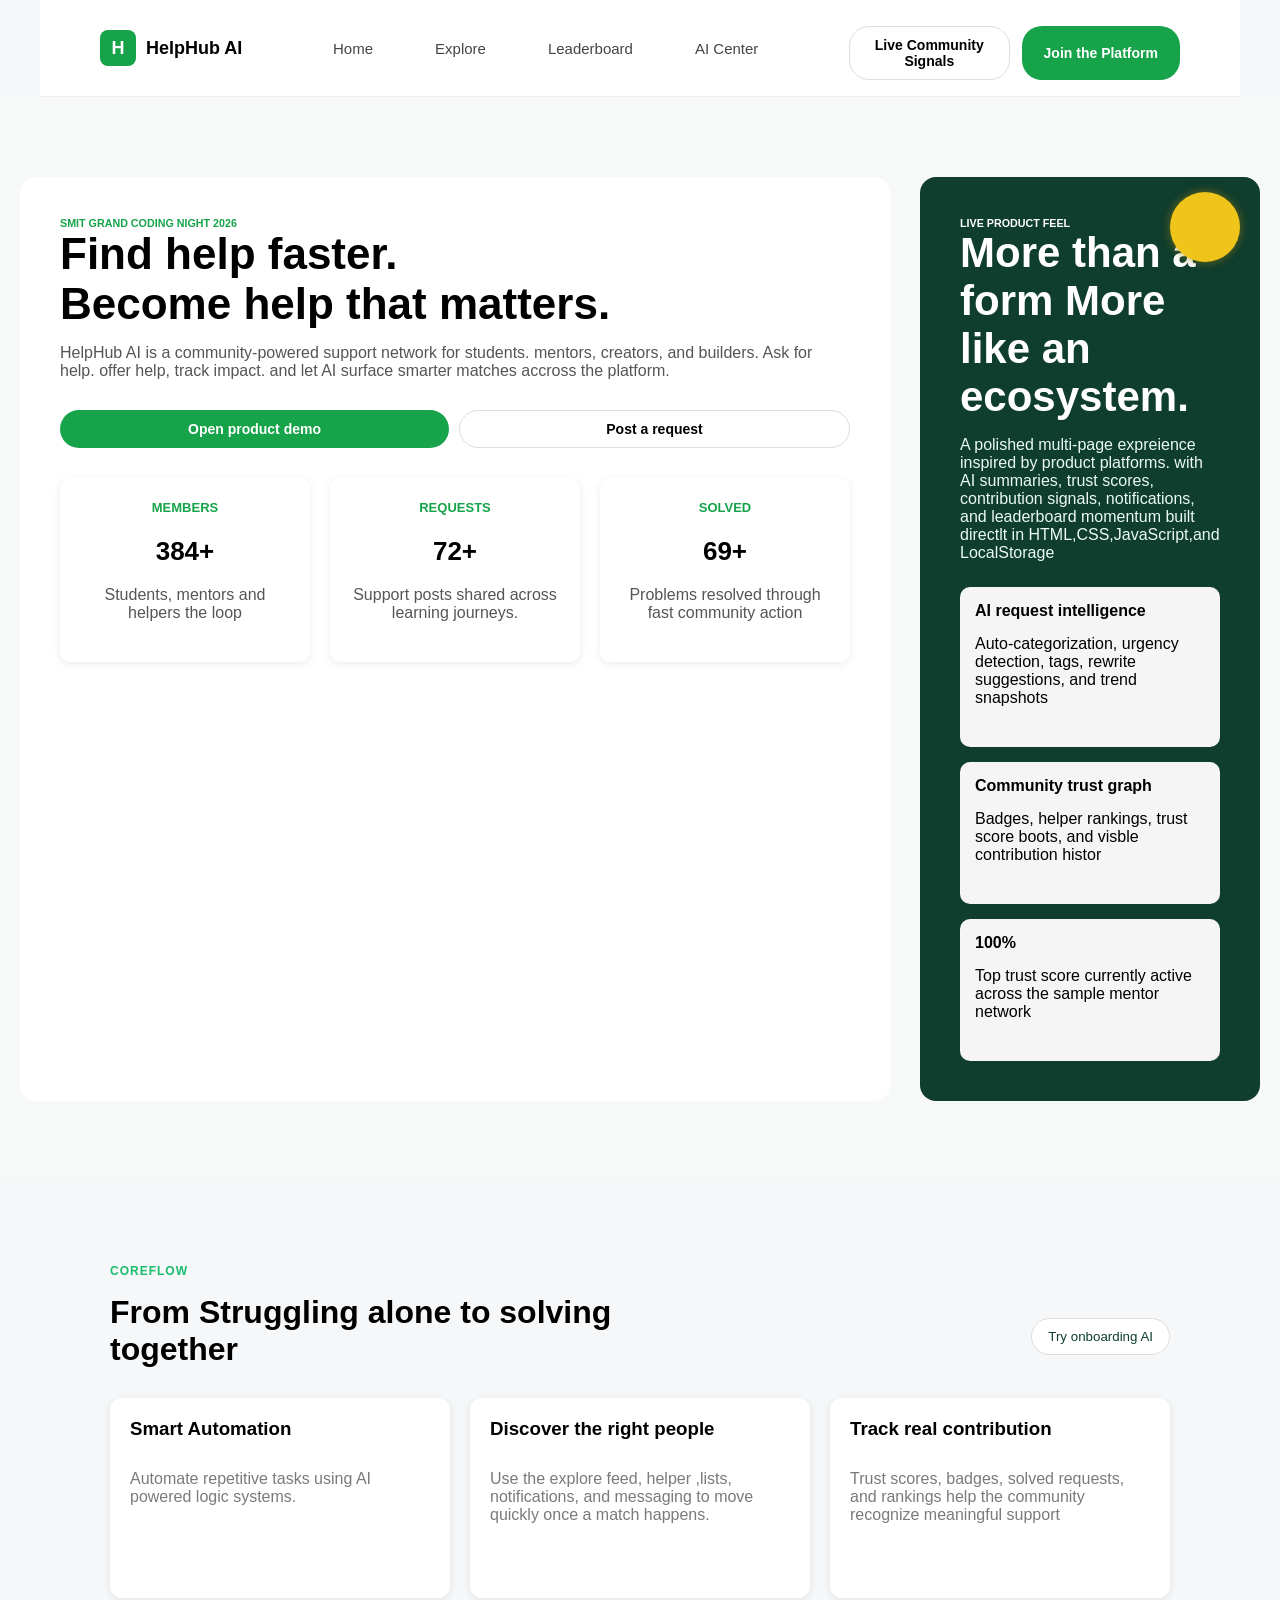
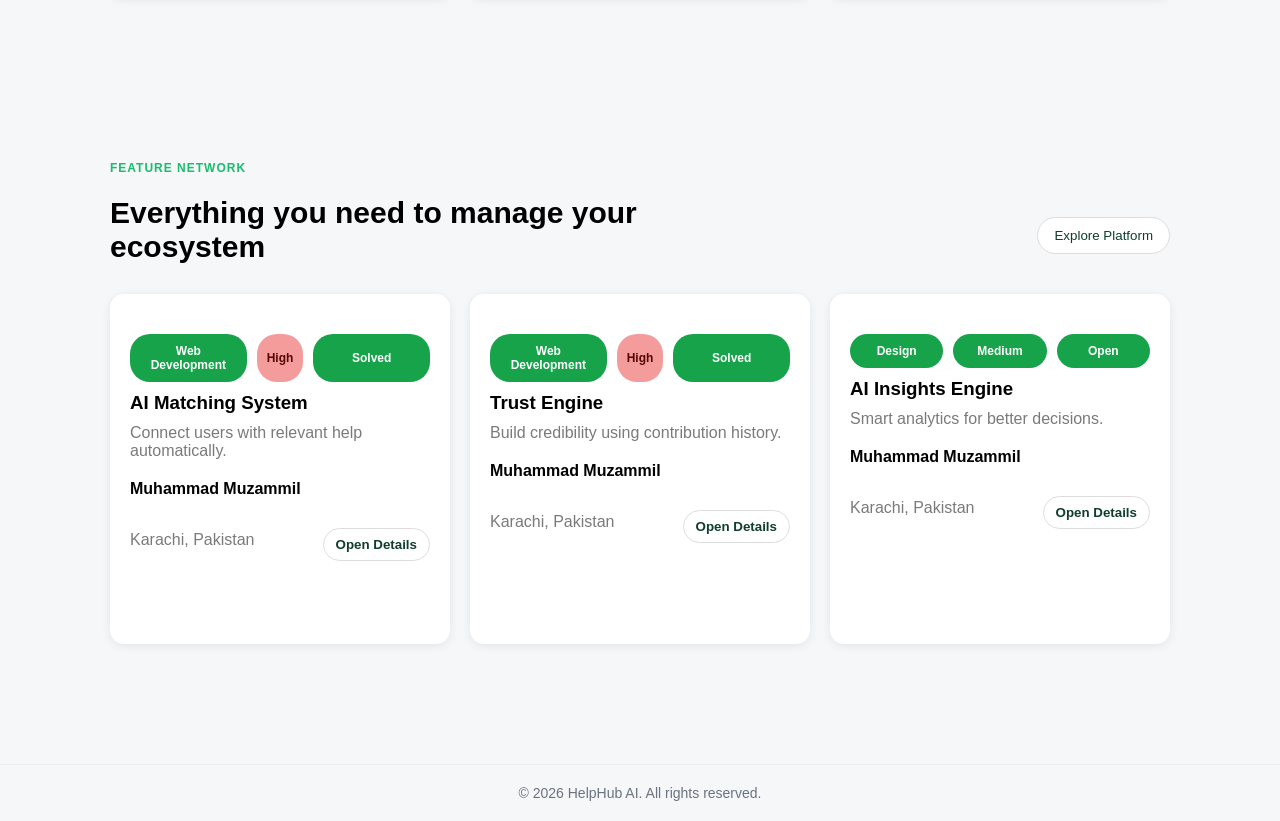
==== commit fb9be146: "fixed all issue" ====
--- a/index.html
+++ b/index.html
@@ -20,9 +20,9 @@
       <!-- Center Section -->
       <nav class="nav-links">
         <a href="#">Home</a>
-        <a href="#">Explore</a>
-        <a href="#">Leaderboard</a>
-        <a href="#">AI Center</a>
+        <a href="./pages/explore.html">Explore</a>
+        <a href="./pages/leaderbord.html">Leaderboard</a>
+        <a href="./pages/aiCenter.html">AI Center</a>
       </nav>
 
       <!-- Right Section -->
--- a/style/style.css
+++ b/style/style.css
@@ -12,12 +12,19 @@
 
 /* NAVBAR */
 .navbar {
+  flex-wrap:wrap;
+gap:10px;
   display: flex;
   align-items: center;
   justify-content: space-between;
   padding: 16px 60px;
   background: white;
   border-bottom: 1px solid #eee;
+}
+
+.navbar{
+max-width:1200px;
+margin:auto;
 }
 
 /* LEFT SECTION */
@@ -81,6 +88,7 @@
   font-size: 14px;
 }
 
+
 .btn-primary {
   padding: 10px 16px;
   border: none;
@@ -102,7 +110,7 @@
 .hero-container {
   display: flex;
   gap: 30px;
-  max-width: 1100px;
+  max-width: 1300px;
   width: 100%;
 }
 
@@ -140,12 +148,12 @@
   gap: 20px;
 }
 
-.stat-box {
-  flex: 1;
-  padding: 20px;
-  border-radius: 20px;
-  width: 200px;
-  box-shadow: rgba(99, 99, 99, 0.2) 0px 2px 8px 0px;
+.stat-box{
+flex:1;
+min-width:160px;
+padding:20px;
+border-radius:20px;
+box-shadow: rgba(99, 99, 99, 0.2) 0px 2px 8px 0px;
 }
 
 .stat-label {
@@ -239,6 +247,7 @@
 .coreflow-btn {
   background: white;
   border: 1px solid #ddd;
+  color: #0f3d2e;
   padding: 10px 16px;
   border-radius: 20px;
   cursor: pointer;
@@ -343,6 +352,7 @@
   border: 1px solid #ddd;
   padding: 8px 12px;
   border-radius: 20px;
+  color: #0f3d2e;
   cursor: pointer;
 }
 
@@ -898,4 +908,1273 @@
 font-size:24px;
 }
 
+}
+
+/* SECTION */
+
+.auth-section{
+display:flex;
+justify-content:center;
+padding:25px 20px;
+background:#f6f9f7;
+}
+
+/* CONTAINER */
+
+.auth-container{
+display:flex;
+gap:30px;
+max-width:1100px;
+width:100%;
+}
+
+/* LEFT BOX */
+
+.auth-left{
+flex:1;
+background:#16a34a;
+color:white;
+padding:40px;
+border-radius:16px;
+}
+
+.auth-left h6{
+opacity:0.9;
+}
+
+.auth-left h1{
+font-size:34px;
+margin:15px 0;
+}
+
+.auth-left p{
+opacity:0.9;
+line-height:1.6;
+margin-bottom:20px;
+}
+
+.auth-left ul{
+padding-left:20px;
+}
+
+.auth-left li{
+margin-bottom:10px;
+}
+
+/* RIGHT BOX */
+
+.auth-right{
+flex:1;
+background:white;
+padding:40px;
+border-radius:16px;
+box-shadow:0 2px 10px rgba(0,0,0,0.08);
+}
+
+.auth-title{
+color:#16a34a;
+font-weight:bold;
+}
+
+.auth-right h2{
+margin:10px 0 20px;
+}
+
+/* FORM */
+
+form{
+display:flex;
+flex-direction:column;
+gap:12px;
+}
+
+label{
+font-size:14px;
+font-weight:500;
+}
+
+input, select{
+width:100%;
+padding:10px;
+border:1px solid #ddd;
+border-radius:8px;
+outline:none;
+}
+
+/* ROW */
+
+.row{
+display:flex;
+gap:10px;
+}
+
+.row div{
+flex:1;
+display:flex;
+flex-direction:column;
+gap:6px;
+}
+
+/* BUTTON */
+
+button{
+background:#16a34a;
+color:white;
+border:none;
+padding:12px;
+border-radius:20px;
+cursor:pointer;
+font-weight:bold;
+margin-top:10px;
+transition:0.3s;
+}
+
+button:hover{
+background:#138a3a;
+}
+
+
+
+
+
+
+
+
+
+
+
+
+/* HEADER CARD */
+
+.profile-header{
+background:#16a34a;
+color:white;
+padding:40px;
+margin:30px auto;
+max-width:1100px;
+border-radius:16px;
+}
+
+.profile-header h1{
+font-weight:bold;
+margin:10px 0;
+}
+
+.profile-header p{
+opacity:0.9;
+}
+
+/* MAIN SECTION */
+
+.profile-section{
+padding:40px 20px;
+}
+
+.profile-container{
+display:flex;
+gap:20px;
+max-width:1100px;
+margin:auto;
+}
+
+/* LEFT BOX */
+
+.profile-left{
+flex:1;
+background:white;
+padding:30px;
+border-radius:16px;
+box-shadow:0 2px 10px rgba(0,0,0,0.08);
+}
+
+.profile-left h6{
+color:#16a34a;
+font-weight:bold;
+}
+
+.profile-left h2{
+margin:10px 0;
+}
+
+.row-line{
+display:flex;
+justify-content:space-between;
+padding:10px 0;
+border-bottom:1px solid #eee;
+}
+
+.tags{
+display:flex;
+flex-wrap:wrap;
+gap:8px;
+margin:10px 0 20px;
+}
+
+.tags span{
+background:#16a34a;
+color:white;
+padding:5px 10px;
+border-radius:20px;
+font-size:12px;
+}
+
+/* RIGHT BOX */
+
+.profile-right{
+flex:1;
+background:white;
+padding:30px;
+border-radius:16px;
+box-shadow:0 2px 10px rgba(0,0,0,0.08);
+}
+
+.profile-right h6{
+color:#16a34a;
+font-weight:bold;
+}
+
+.profile-right h2{
+margin:10px 0 20px;
+}
+
+form{
+display:flex;
+flex-direction:column;
+gap:12px;
+}
+
+label{
+font-size:14px;
+font-weight:500;
+}
+
+input{
+padding:10px;
+border:1px solid #ddd;
+border-radius:8px;
+}
+
+.row{
+display:flex;
+gap:10px;
+}
+
+.row div{
+flex:1;
+display:flex;
+flex-direction:column;
+gap:6px;
+}
+
+/* BUTTON */
+
+button{
+background:#16a34a;
+color:white;
+border:none;
+padding:12px;
+border-radius:20px;
+cursor:pointer;
+font-weight:bold;
+margin-top:10px;
+}
+.profile-top-card{
+max-width:1100px;
+margin:auto;
+background:#16a34a;
+color:white;
+
+padding:25px 30px;
+border-radius:16px;
+
+margin-bottom:20px;
+}
+
+.profile-top-card h2{
+font-size:26px;
+font-weight:bold;
+margin-bottom:5px;
+}
+
+.profile-top-card p{
+opacity:0.9;
+}
+@media (max-width:900px){
+
+.profile-container{
+flex-direction:column;
+}
+
+.row{
+flex-direction:column;
+}
+
+.profile-header{
+text-align:left;
+}
+
+}
+@media (max-width:900px){
+
+.profile-top-card{
+text-align:left;
+padding:20px;
+}
+
+.profile-top-card h2{
+font-size:20px;
+}
+
+}
+
+
+
+
+
+
+
+
+
+
+
+/* SECTION */
+
+.message-section{
+padding:40px 20px;
+background:#f6f9f7;
+}
+
+.message-container{
+display:flex;
+gap:20px;
+max-width:1100px;
+margin:auto;
+}
+
+/* LEFT BOX */
+
+.msg-left{
+flex:1;
+background:white;
+padding:30px;
+border-radius:16px;
+box-shadow:0 2px 10px rgba(0,0,0,0.08);
+}
+
+.msg-left h6{
+color:#16a34a;
+font-weight:bold;
+}
+
+.msg-left h2{
+margin:10px 0 20px;
+}
+
+/* MESSAGE CARD */
+
+.msg-card{
+display:flex;
+justify-content:space-between;
+align-items:center;
+
+background:white;
+border:1px solid #eee;
+padding:15px;
+border-radius:12px;
+
+margin-bottom:15px;
+}
+
+.msg-content h3{
+font-size:16px;
+font-weight:bold;
+margin-bottom:5px;
+}
+
+.msg-content p{
+font-size:13px;
+color:#666;
+}
+
+.msg-time{
+background:#16a34a;
+color:white;
+padding:6px 10px;
+border-radius:20px;
+font-size:12px;
+}
+
+/* RIGHT BOX */
+
+.msg-right{
+flex:1;
+background:white;
+padding:30px;
+border-radius:16px;
+box-shadow:0 2px 10px rgba(0,0,0,0.08);
+}
+
+.msg-right h6{
+color:#16a34a;
+font-weight:bold;
+}
+
+.msg-right h2{
+margin:10px 0 20px;
+}
+
+/* FORM */
+
+form{
+display:flex;
+flex-direction:column;
+gap:12px;
+}
+
+label{
+font-size:14px;
+font-weight:500;
+}
+
+input, textarea{
+width:100%;
+padding:10px;
+border:1px solid #ddd;
+border-radius:8px;
+outline:none;
+}
+
+button{
+background:#16a34a;
+color:white;
+border:none;
+padding:12px;
+border-radius:20px;
+cursor:pointer;
+font-weight:bold;
+}
+
+
+
+
+
+
+/* SECTION */
+
+.request-section{
+padding:60px 20px;
+background:#f6f9f7;
+}
+
+.request-container{
+display:flex;
+gap:20px;
+max-width:1100px;
+margin:auto;
+}
+
+/* LEFT BOX */
+
+.request-left{
+flex:1;
+background:white;
+padding:30px;
+border-radius:16px;
+box-shadow:0 2px 10px rgba(0,0,0,0.08);
+}
+
+.request-left h2{
+margin-bottom:20px;
+}
+
+form{
+display:flex;
+flex-direction:column;
+gap:12px;
+}
+
+label{
+font-weight:500;
+font-size:14px;
+}
+
+input, textarea, select{
+padding:10px;
+border:1px solid #ddd;
+border-radius:8px;
+width:100%;
+}
+
+/* ROW */
+
+.row{
+display:flex;
+gap:10px;
+}
+
+.row div{
+flex:1;
+display:flex;
+flex-direction:column;
+gap:6px;
+}
+
+/* BUTTONS */
+
+.btn-row{
+display:flex;
+gap:10px;
+margin-top:10px;
+}
+
+.btn-outline{
+flex:1;
+background:white;
+border:1px solid #ddd;
+padding:10px;
+border-radius:20px;
+cursor:pointer;
+color:black;
+}
+
+.btn-primary{
+flex:1;
+background:#16a34a;
+border:none;
+padding:10px;
+border-radius:20px;
+cursor:pointer;
+color:white;
+font-weight:bold;
+}
+
+/* RIGHT BOX */
+
+.request-right{
+flex:1;
+background:white;
+padding:30px;
+border-radius:16px;
+box-shadow:0 2px 10px rgba(0,0,0,0.08);
+}
+
+.request-right h6{
+color:#16a34a;
+font-weight:bold;
+}
+
+.request-right h2{
+margin:10px 0 20px;
+}
+
+/* AI ROWS */
+
+.ai-row{
+display:flex;
+justify-content:space-between;
+padding:12px 0;
+border-bottom:1px solid #eee;
+font-size:14px;
+}
+
+@media (max-width:900px){
+
+.request-container{
+flex-direction:column;
+}
+
+.row{
+flex-direction:column;
+}
+
+.btn-row{
+flex-direction:column;
+}
+
+}
+
+
+
+.request-top-card{
+max-width:1100px;
+margin:auto;
+background:#16a34a;
+color:white;
+
+padding:25px 30px;
+border-radius:16px;
+
+margin-bottom:20px;
+}
+
+.request-top-card h2{
+font-size:26px;
+font-weight:bold;
+margin-bottom:5px;
+}
+
+.request-top-card p{
+opacity:0.9;
+font-size:14px;
+}
+
+@media (max-width:900px){
+
+.request-top-card{
+padding:20px;
+text-align:left;
+}
+
+.request-top-card h2{
+font-size:20px;
+}
+
+}
+
+
+
+
+
+
+
+/* TOP GREEN CARD */
+
+.detail-top{
+background:#16a34a;
+color:white;
+padding:30px;
+margin:30px auto;
+max-width:1100px;
+border-radius:16px;
+}
+
+.status-tags{
+display:flex;
+gap:10px;
+margin-bottom:15px;
+}
+
+.status-tags button{
+background:rgba(255,255,255,0.2);
+border:none;
+color:white;
+padding:6px 12px;
+border-radius:20px;
+}
+
+.detail-top h2{
+font-size:26px;
+margin-bottom:10px;
+}
+
+/* GRID */
+
+.detail-section{
+padding:40px 20px;
+}
+
+.detail-grid{
+display:grid;
+grid-template-columns:1fr 1fr;
+grid-template-rows:auto auto;
+gap:20px;
+max-width:1100px;
+margin:auto;
+}
+
+/* BOX */
+
+.box{
+background:white;
+padding:20px;
+border-radius:16px;
+box-shadow:0 2px 10px rgba(0,0,0,0.08);
+}
+
+.tall{
+min-height:260px;
+}
+
+.short{
+min-height:160px;
+}
+
+.green{
+color:#16a34a;
+font-weight:bold;
+}
+
+/* TAGS */
+
+.tags{
+display:flex;
+gap:8px;
+flex-wrap:wrap;
+margin-top:10px;
+}
+
+.tags span{
+background:#16a34a;
+color:white;
+padding:5px 10px;
+border-radius:20px;
+font-size:12px;
+}
+
+/* ACTION BUTTONS */
+
+.green-btn{
+background:#16a34a;
+color:white;
+border:none;
+padding:10px;
+width:100%;
+border-radius:20px;
+margin-top:10px;
+}
+
+.white-btn{
+background:white;
+border:1px solid #ddd;
+padding:10px;
+width:100%;
+border-radius:20px;
+margin-top:10px;
+}
+
+/* HELPERS */
+
+.helper-card{
+display:flex;
+justify-content:space-between;
+align-items:center;
+padding:10px;
+border:1px solid #eee;
+border-radius:12px;
+margin-top:10px;
+}
+
+.helper-card .left{
+display:flex;
+align-items:center;
+gap:10px;
+}
+
+.avatar{
+width:35px;
+height:35px;
+background:#ddd;
+border-radius:50%;
+}
+
+/* BUTTON */
+
+.helper-card button{
+background:#16a34a;
+color:white;
+border:none;
+padding:6px 10px;
+border-radius:20px;
+font-size:12px;
+}
+
+@media (max-width:900px){
+
+.detail-grid{
+grid-template-columns:1fr;
+grid-template-rows:auto;
+}
+
+}
+
+
+
+
+
+
+/* TOP GREEN BOX */
+
+.leaderboard-top{
+background:#16a34a;
+color:white;
+padding:30px;
+margin:30px auto;
+max-width:1100px;
+border-radius:16px;
+}
+
+.leaderboard-top h6{
+opacity:0.9;
+}
+
+.leaderboard-top h1{
+margin:10px 0;
+font-size:28px;
+}
+
+/* SECTION */
+
+.leaderboard-section{
+padding:40px 20px;
+}
+
+.leaderboard-container{
+display:flex;
+gap:20px;
+max-width:1100px;
+margin:auto;
+}
+
+/* BOX */
+
+.box{
+flex:1;
+background:white;
+padding:25px;
+border-radius:16px;
+box-shadow:0 2px 10px rgba(0,0,0,0.08);
+}
+
+.green{
+color:#16a34a;
+font-weight:bold;
+}
+
+/* USER CARD */
+
+.user-card{
+display:flex;
+justify-content:space-between;
+align-items:center;
+
+padding:15px;
+border:1px solid #eee;
+border-radius:12px;
+margin-top:15px;
+}
+
+.user-card .left{
+display:flex;
+align-items:center;
+gap:10px;
+}
+
+.avatar{
+width:35px;
+height:35px;
+border-radius:50%;
+display:flex;
+align-items:center;
+justify-content:center;
+color:white;
+font-weight:bold;
+}
+
+.a1{background:#16a34a;}
+.a2{background:#2563eb;}
+.a3{background:#f97316;}
+
+.right h3{
+color:#16a34a;
+}
+
+/* BADGE USERS */
+
+.badge-user{
+margin-top:15px;
+padding:10px;
+border-bottom:1px solid #eee;
+}
+
+.bar{
+height:6px;
+background:linear-gradient(90deg,#16a34a,#4ade80);
+border-radius:10px;
+margin-top:8px;
+}
+
+@media (max-width:900px){
+
+.leaderboard-container{
+flex-direction:column;
+}
+
+}
+
+
+
+
+
+
+/* TOP GREEN BOX */
+
+.notif-top{
+background:#16a34a;
+color:white;
+padding:30px;
+margin:30px auto;
+max-width:1100px;
+border-radius:16px;
+}
+
+.notif-top h6{
+opacity:0.9;
+}
+
+.notif-top h1{
+font-size:28px;
+margin:10px 0;
+}
+
+/* SECTION */
+
+.notif-section{
+padding:40px 20px;
+}
+
+.notif-container{
+max-width:1100px;
+margin:auto;
+background:white;
+padding:25px;
+border-radius:16px;
+box-shadow:0 2px 10px rgba(0,0,0,0.08);
+}
+
+.green{
+color:#16a34a;
+font-weight:bold;
+}
+
+.notif-container h2{
+margin:10px 0 20px;
+}
+
+/* NOTIFICATION CARD */
+
+.notif-card{
+display:flex;
+justify-content:space-between;
+align-items:center;
+
+padding:15px;
+border:1px solid #eee;
+border-radius:12px;
+margin-bottom:15px;
+}
+
+.notif-card .left h4{
+font-weight:bold;
+color:#111;
+}
+
+.notif-card .left p{
+font-size:12px;
+color:#666;
+margin-top:5px;
+}
+
+/* BUTTON */
+
+.notif-card button{
+background:white;
+border:1px solid #ddd;
+padding:6px 12px;
+border-radius:20px;
+cursor:pointer;
+color:black;
+}
+
+@media (max-width:900px){
+
+.notif-top{
+text-align:left;
+}
+
+.notif-card{
+flex-direction:column;
+align-items:flex-start;
+gap:10px;
+}
+
+}
+
+
+
+
+
+/* TOP GREEN */
+
+.feed-top{
+background:#16a34a;
+color:white;
+padding:30px;
+margin:30px auto;
+max-width:1100px;
+border-radius:16px;
+}
+
+.feed-top h1{
+margin:10px 0;
+}
+
+/* SECTION */
+
+.feed-section{
+padding:40px 20px;
+}
+
+.feed-container{
+display:flex;
+gap:20px;
+max-width:1100px;
+margin:auto;
+}
+
+/* FILTER BOX */
+
+.filter-box{
+flex:1;
+background:white;
+padding:25px;
+border-radius:16px;
+box-shadow:0 2px 10px rgba(0,0,0,0.08);
+display:flex;
+flex-direction:column;
+gap:10px;
+}
+
+.filter-box h2{
+margin-bottom:10px;
+}
+
+.filter-box label{
+font-weight:500;
+}
+
+.filter-box input,
+.filter-box select{
+padding:10px;
+border:1px solid #ddd;
+border-radius:8px;
+}
+
+/* FEED BOX */
+
+.feed-box{
+flex:2;
+display:flex;
+flex-direction:column;
+gap:20px;
+}
+
+/* CARD */
+
+.feed-card{
+background:white;
+padding:20px;
+border-radius:16px;
+box-shadow:0 2px 10px rgba(0,0,0,0.08);
+}
+
+.tags{
+display:flex;
+gap:8px;
+margin-bottom:10px;
+flex-wrap:wrap;
+}
+
+.tags span{
+padding:5px 10px;
+border-radius:20px;
+font-size:12px;
+color:white;
+}
+
+.green{background:#16a34a;}
+.red{background:#ef4444;}
+
+.feed-card h3{
+font-weight:bold;
+margin-bottom:10px;
+}
+
+.skills{
+display:flex;
+gap:8px;
+flex-wrap:wrap;
+margin:10px 0;
+}
+
+.skills span{
+background:#16a34a;
+color:white;
+padding:5px 10px;
+border-radius:20px;
+font-size:12px;
+}
+
+/* BOTTOM */
+
+.bottom{
+display:flex;
+justify-content:space-between;
+font-size:13px;
+color:#555;
+margin-top:10px;
+}
+
+
+
+@media (max-width:900px){
+
+.feed-container{
+flex-direction:column;
+}
+
+.bottom{
+flex-direction:column;
+gap:5px;
+}
+
+}
+
+/* =========================
+   HERO GREEN SECTION
+========================= */
+
+.hero-green {
+  background: #1abc6d;
+  color: white;
+  padding: 40px;
+  border-radius: 10px;
+  margin: 20px auto;
+  max-width: 1100px;
+
+  text-align: center;
+  box-sizing: border-box;
+}
+
+/* =========================
+   STATS CONTAINER
+========================= */
+
+.stats-container {
+  display: flex;
+  justify-content: center;
+  align-items: stretch;
+  gap: 20px;
+
+  margin: 25px auto;
+  max-width: 1100px;
+  flex-wrap: wrap;
+}
+
+/* STAT BOX */
+.stat-box {
+  background: white;
+  padding: 20px;
+  border-radius: 10px;
+
+  flex: 1;
+  min-width: 250px;
+  max-width: 320px;
+
+  box-shadow: 0 2px 8px rgba(0, 0, 0, 0.08);
+
+  text-align: center;
+}
+
+/* =========================
+   SMALL HEADING
+========================= */
+
+.small-heading {
+  color: #1abc6d;
+  font-size: 12px;
+  font-weight: 600;
+  letter-spacing: 1px;
+}
+
+/* =========================
+   AI BOX SECTION
+========================= */
+
+.ai-box {
+  background: white;
+  margin: 25px auto;
+  padding: 25px;
+  border-radius: 10px;
+
+  max-width: 1100px;
+  box-shadow: 0 2px 8px rgba(0, 0, 0, 0.08);
+
+  text-align: center;
+  box-sizing: border-box;
+}
+
+/* =========================
+   REQUEST LIST
+========================= */
+
+.request-list {
+  display: flex;
+  flex-direction: column;
+  gap: 15px;
+
+  margin-top: 20px;
+  align-items: center;
+}
+
+/* REQUEST CARD */
+.request-card {
+  width: 100%;
+  max-width: 800px;
+
+  border: 1px solid #eee;
+  padding: 18px;
+  border-radius: 8px;
+  background: #fafafa;
+
+  text-align: left;
+}
+
+/* =========================
+   TAGS
+========================= */
+
+.tags {
+  margin-top: 10px;
+  display: flex;
+  justify-content: flex-start;
+  flex-wrap: wrap;
+  gap: 6px;
+}
+
+.tag {
+  background: #1abc6d;
+  color: white;
+  padding: 6px 12px;
+  border-radius: 6px;
+  font-size: 12px;
+}
+
+/* =========================
+   RESPONSIVE FIX
+========================= */
+
+@media (max-width: 768px) {
+  .stats-container {
+    flex-direction: column;
+    align-items: center;
+  }
+
+  .stat-box {
+    width: 100%;
+    max-width: 100%;
+  }
+
+  .request-card {
+    width: 100%;
+  }
 }
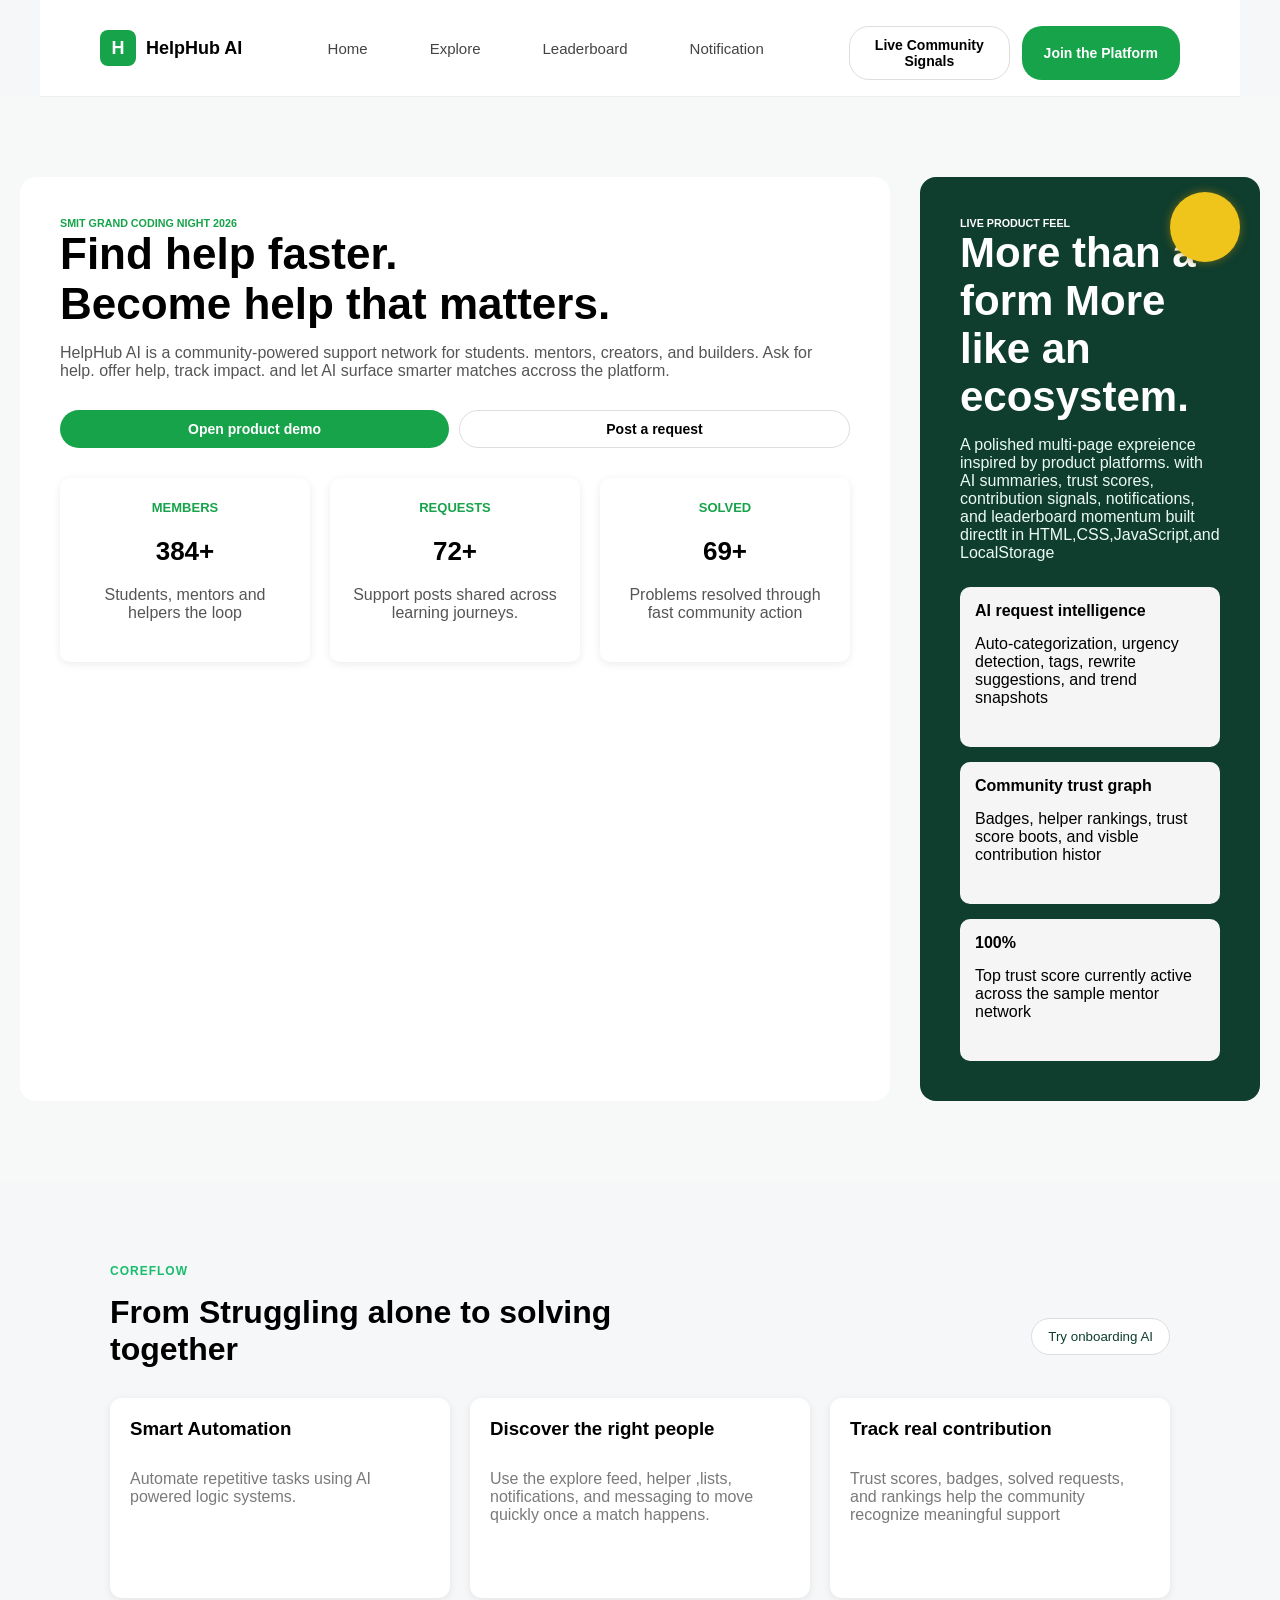
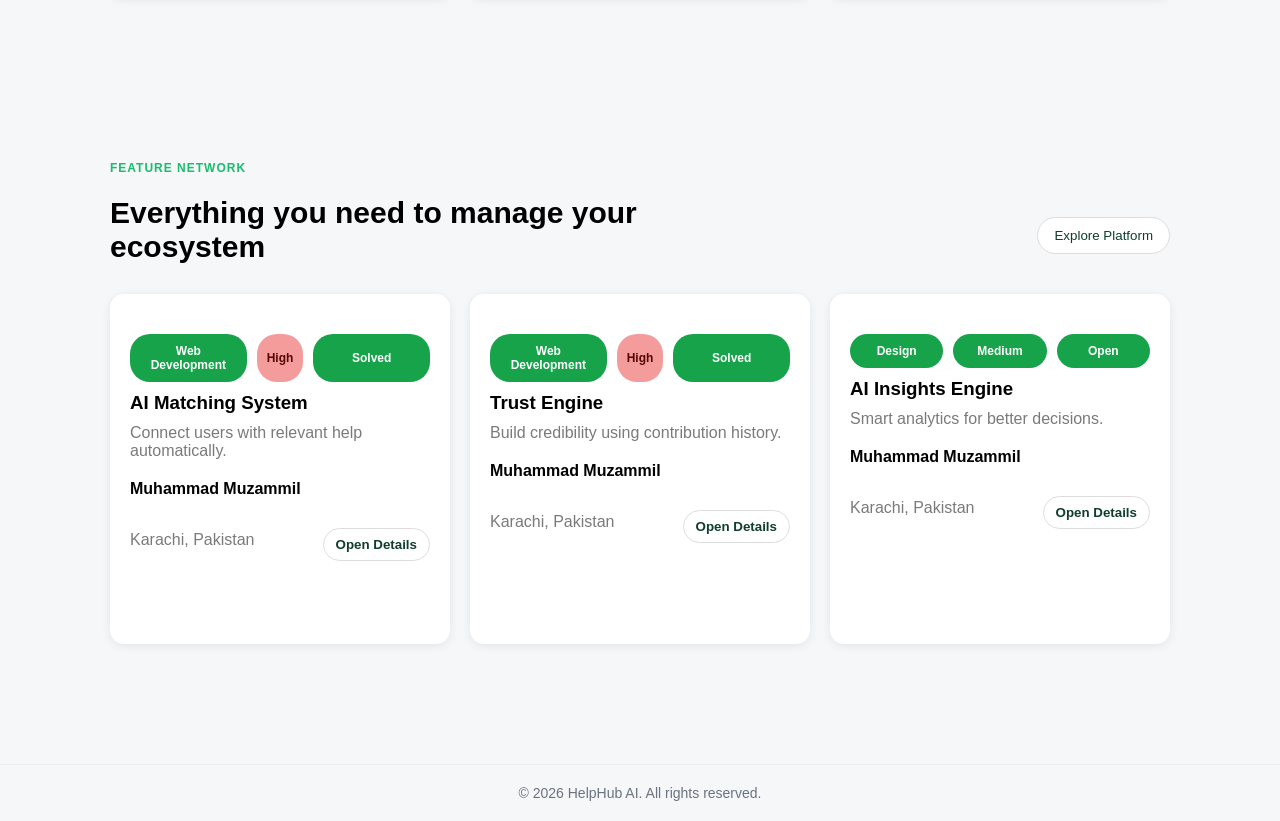
==== commit b3ecb0e1: "fixed all issue" ====
--- a/index.html
+++ b/index.html
@@ -22,7 +22,7 @@
         <a href="#">Home</a>
         <a href="./pages/explore.html">Explore</a>
         <a href="./pages/leaderbord.html">Leaderboard</a>
-        <a href="./pages/aiCenter.html">AI Center</a>
+        <a href="./pages/notification.html">Notification</a>
       </nav>
 
       <!-- Right Section -->
